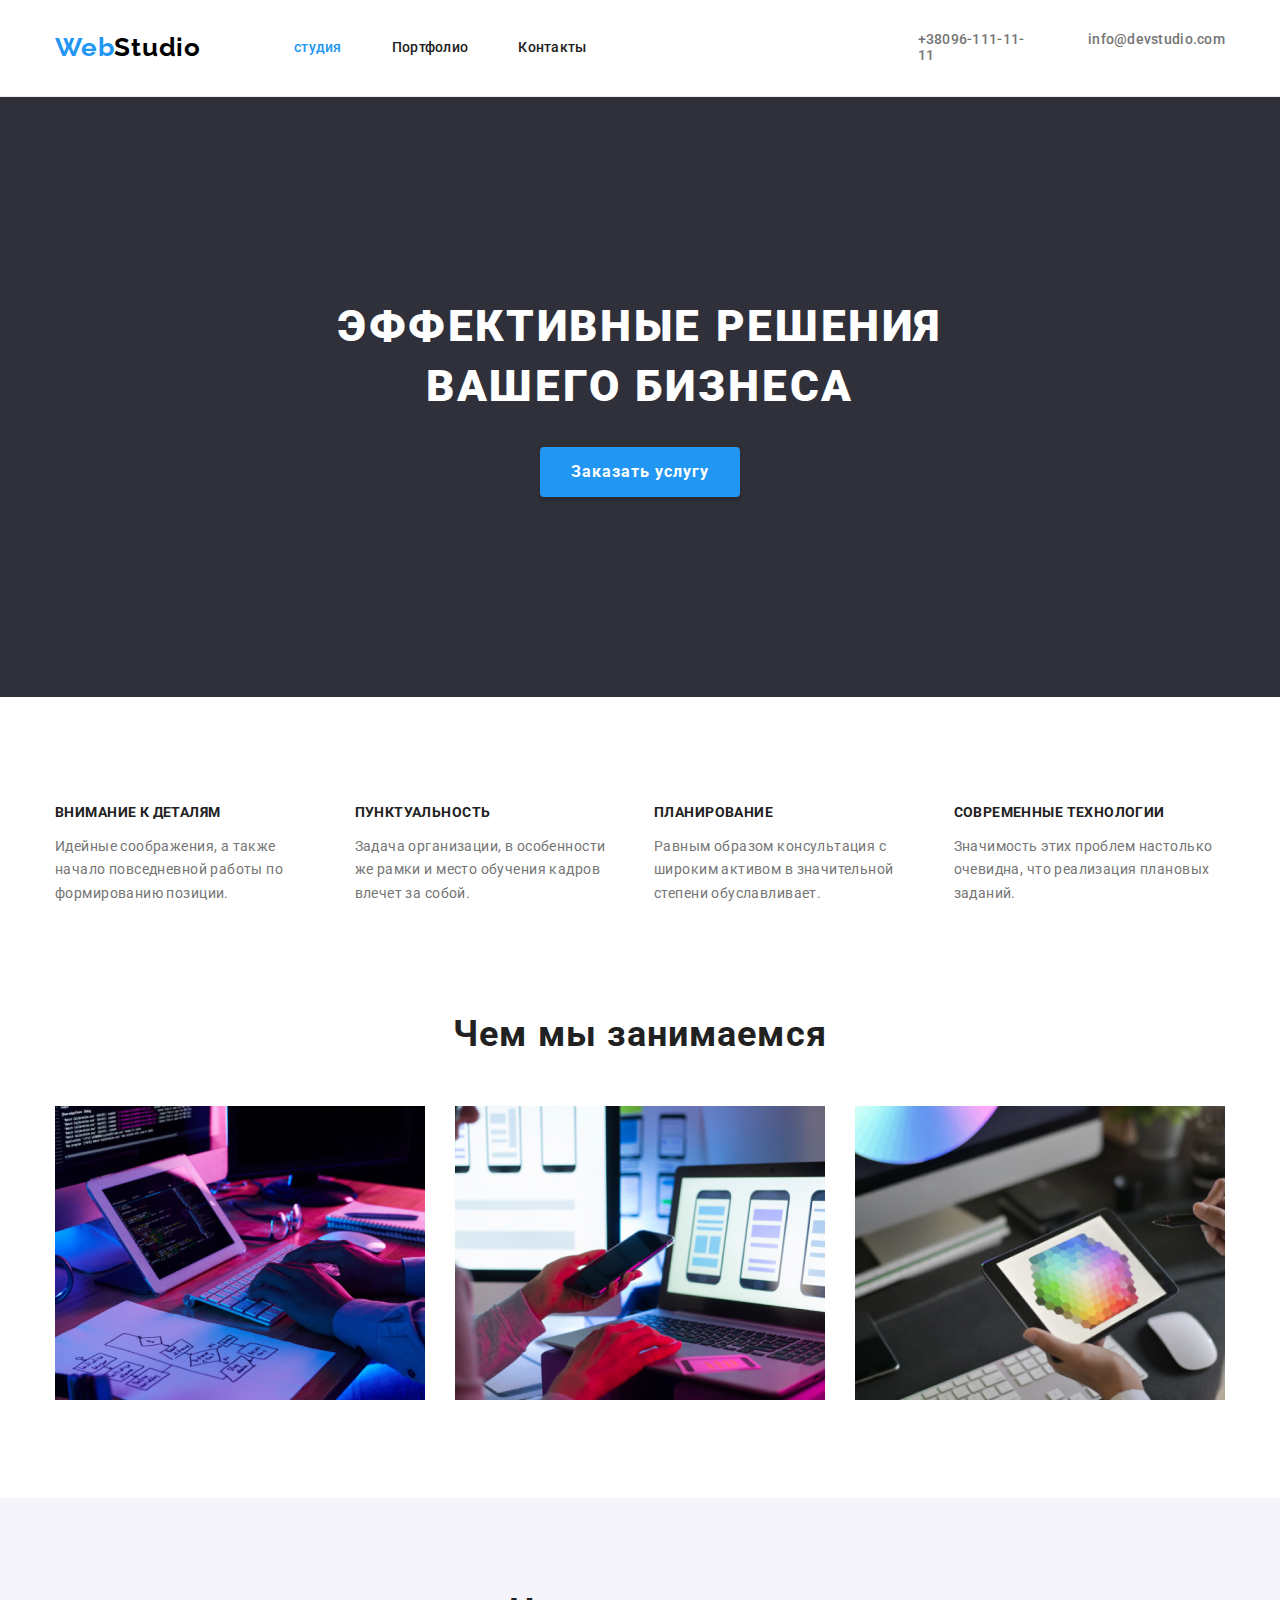
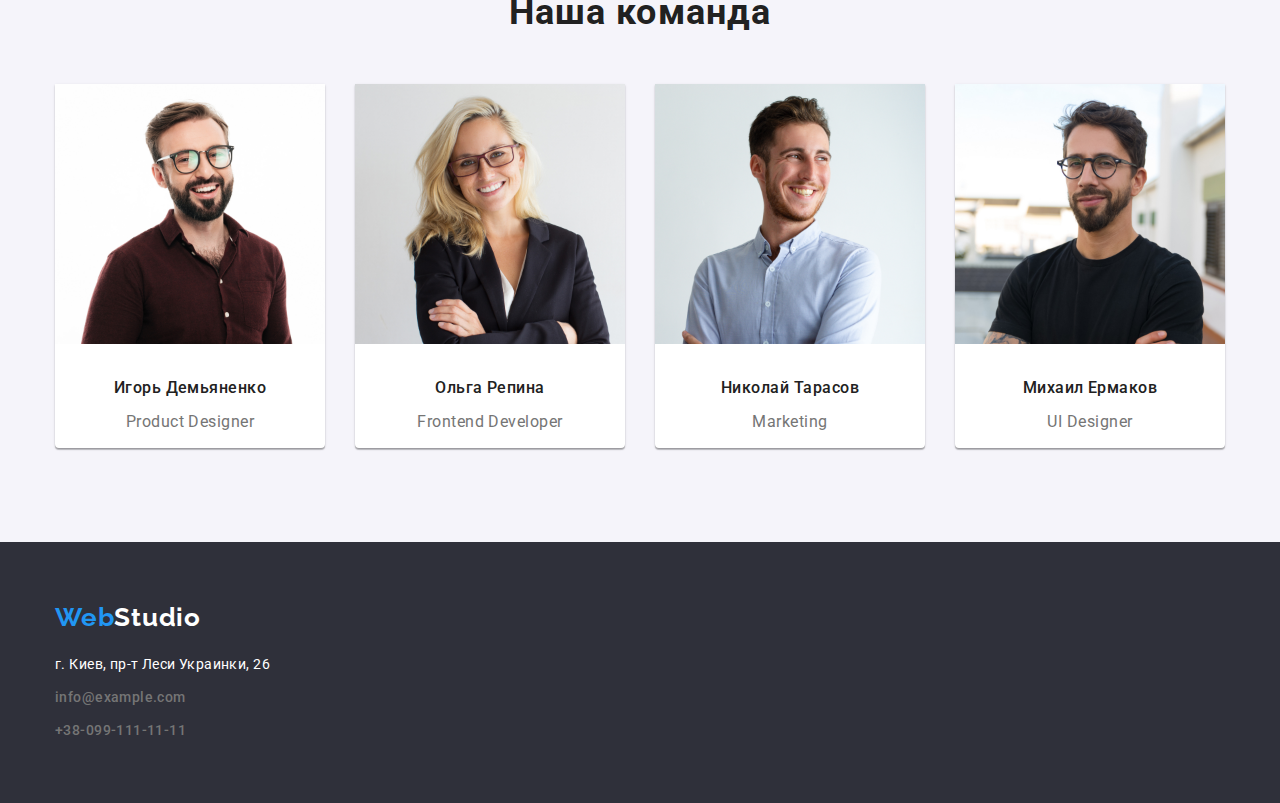
==== index.html @ 48cee255 "ДЗ 4" ====
<!DOCTYPE html>
<html lang="ru">
  <head>
    <meta charset="UTF-8" />
    <meta name="viewport" content="width=, initial-scale=1.0" />
    <title>Студия</title>
    <link
      rel="stylesheet"
      href="https://cdnjs.cloudflare.com/ajax/libs/modern-normalize/1.0.0/modern-normalize.min.css"
    />
    <link rel="preconnect" href="https://fonts.gstatic.com" />
    <link
      href="https://fonts.googleapis.com/css2?family=Raleway:wght@700&family=Roboto:wght@400;500;700;900&display=swap"
      rel="stylesheet"
    />

    <link rel="stylesheet" href="./Style/style.css" />
  </head>
  <body>
    <!--Шапка-->

    <header>
      <div class="container nav">
        <a class="logo header" href="#" lang="en"
          ><span class="web">Web</span>Studio</a
        >
        <ul class="nav-link">
          <li class="header-item">
            <a class="header-link current" href="./index.html">студия</a>
          </li>
          <li class="header-item">
            <a class="header-link" href="./portfolio.html">Портфолио</a>
          </li>
          <li class="header-item">
            <a class="header-link" href="#">Контакты</a>
          </li>
        </ul>
        <ul class="nav-link connection">
          <li class="contacts">
            <a class="header-tel" href="tel:+38096-111-11-11"
              >+38096-111-11-11</a
            >
          </li>
          <li class="contacts">
            <a class="header-mail" href="mailto:info@devstudio.com"
              >info@devstudio.com</a
            >
          </li>
        </ul>
      </div>
    </header>
    <main>
      <!--Герой-->

      <section class="hero-section">
        <div class="container hero">
          <h1 class="hero-title">
            эффективные решения <br />
            вашего бизнеса
          </h1>
          <button class="hero-button" type="button">Заказать услугу</button>
        </div>
      </section>

      <!--особенности-->

      <section class="features">
        <div class="container">
          <h2 hidden>--особенности--</h2>
          <ul class="features-container">
            <li class="features-item">
              <h3 class="features-title">ВНИМАНИЕ К ДЕТАЛЯМ</h3>
              <p class="features-text">
                Идейные соображения, а также начало повседневной работы по
                формированию позиции.
              </p>
            </li>
            <li class="features-item">
              <h3 class="features-title">ПУНКТУАЛЬНОСТЬ</h3>
              <p class="features-text">
                Задача организации, в особенности же рамки и место обучения
                кадров влечет за собой.
              </p>
            </li>
            <li class="features-item">
              <h3 class="features-title">ПЛАНИРОВАНИЕ</h3>
              <p class="features-text">
                Равным образом консультация с широким активом в значительной
                степени обуславливает.
              </p>
            </li>
            <li class="features-item">
              <h3 class="features-title">СОВРЕМЕННЫЕ ТЕХНОЛОГИИ</h3>
              <p class="features-text">
                Значимость этих проблем настолько очевидна, что реализация
                плановых заданий.
              </p>
            </li>
          </ul>
        </div>
      </section>

      <!--чем мы занимаемся-->

      <section class="about-company">
        <div class="container company">
          <h2 class="about-title">Чем мы занимаемся</h2>
          <ul class="about-main">
            <li>
              <img src="./photo/box 1.jpg" width="370" alt="пример1" />
            </li>
            <li>
              <img src="./photo/box 2.jpg" width="370" alt="пример2" />
            </li>
            <li>
              <img src="./photo/box 3.jpg" width="370" alt="пример3" />
            </li>
          </ul>
        </div>
      </section>

      <!--наша команда-->

      <section class="our-command">
        <div class="container cmd">
          <h2 class="cmd-title">Наша команда</h2>
          <ul class="wrk-section">
            <li class="wrk-container">
              <img
                class="image"
                src="./photo/работник 1 (1).jpg"
                width="270"
                alt="Игорь Демьяненко"
              />
              <h3 class="wrk-name">Игорь Демьяненко</h3>
              <p class="wrk-place">Product Designer</p>
            </li>
            <li class="wrk-container">
              <img
                class="image"
                src="./photo/работник 1 (4).jpg"
                width="270"
                alt="Ольга Репина"
              />
              <h3 class="wrk-name">Ольга Репина</h3>
              <p class="wrk-place">Frontend Developer</p>
            </li>
            <li class="wrk-container">
              <img
                class="image"
                src="./photo/работник 1 (3).jpg"
                width="270"
                alt="Николай Тарасов"
              />
              <h3 class="wrk-name">Николай Тарасов</h3>
              <p class="wrk-place">Marketing</p>
            </li>
            <li class="wrk-container">
              <img
                class="image"
                src="./photo/работник 1 (2).jpg"
                width="270"
                alt="Михаил Ермаков"
              />
              <h3 class="wrk-name">Михаил Ермаков</h3>
              <p class="wrk-place">UI Designer</p>
            </li>
          </ul>
        </div>
      </section>
    </main>

    <!--подвал-->

    <footer class="footer-section">
      <div class="container footer">
        <ul class="foote-box">
          <li class="footer-logo">
            <a class="logo footer" href="#" lang="en">
              <span class="web">Web</span>Studio
            </a>
          </li>
        </ul>
        <ul class="ftr-address">
          <li class="footer-address">
            <p class="address">г. Киев, пр-т Леси Украинки, 26</p>
          </li>
          <li class="contacts footer">
            <a class="footer-mail" href="mailto:info@example.com"
              >info@example.com</a
            >
          </li>
          <li class="contacts footer">
            <a class="footer-tel" href="tel:+38-099-111-11-11"
              >+38-099-111-11-11</a
            >
          </li>
        </ul>
      </div>
    </footer>
  </body>
</html>
---- Style/style.css ----
html *,
*::before,
*::after {
  box-sizing: border-box;
}

:root {
  --main-title-color: #ffffff;
  --main-text-color: #757575;
  --main-logo-color: #2196f3;
  --second-logo-color: #000000;
  --main-black-color: #212121;
  --bcg-main-color: #2f303a;
}
ul {
  margin: 0px;
  padding-inline-start: 0px;
}
body {
  font-family: Roboto, sans-serif;
  font-style: normal;
  margin-left: auto;
  margin-right: auto;
}
a {
  text-decoration: none;
}
li {
  list-style: none;
}
button {
  cursor: pointer;
}
.container {
  width: 1200px;
  padding-left: 15px;
  padding-right: 15px;
  margin-left: auto;
  margin-right: auto;
}
/* header */
header {
  border-bottom: 1px solid #ececec;
}
.container.nav {
  display: flex;
  align-items: center;
}
.nav-link,
.connection {
  display: flex;
  padding: 0px;
  margin: 0px;
}
.nav-link :not(:last-child) {
  margin-right: 50px;
}
.header-link {
  display: block;
  padding-bottom: 32px;
  padding-top: 32px;
  font-weight: 500;
  font-size: 14px;
  line-height: 1.14;
  letter-spacing: 0.02em;
  color: var(--main-black-color);
}
.header-link:hover,
.header-link:active {
  color: var(--main-logo-color);
}
.header-link.current {
  color: var(--main-logo-color);
}
.contacts {
  font-weight: 500;
  font-size: 14px;
}
.contacts .header-tel {
  display: block;
  padding-bottom: 32px;
  padding-top: 32px;
  margin-left: 331px;

  line-height: 1.14;
  letter-spacing: 0.02em;
  color: var(--main-text-color);
}
.contacts .header-mail {
  display: block;
  padding-bottom: 32px;
  padding-top: 32px;
  line-height: 1.14;
  letter-spacing: 0.02em;
  color: var(--main-text-color);
}
.header-mail:hover,
.header-mail:active {
  color: var(--main-logo-color);
}
.header-tel:active,
.header-tel:hover {
  color: var(--main-logo-color);
}

/* portfolio */
.port-section {
  padding-top: 81px;
  padding-bottom: 94px;
}
.title-container {
  padding: 20px 24px 20px 24px;
}
.btn-container {
  display: flex;
  justify-content: center;
  padding-bottom: 50px;
}
.btn-container :not(:last-child) {
  margin-right: 8px;
}
.port-button > button {
  font-weight: 500;
  font-size: 16px;
  line-height: 1.62;
  text-align: center;
  letter-spacing: 0.03em;
  border-radius: 4px;
  background: #f5f4fa;
  outline: none;
  border: 0;
  padding: 6px 22px 6px 22px;
}
.port-button :active,
.port-button :hover {
  background: var(--main-logo-color);
  color: var(--main-title-color);
  border-radius: 4px;
  border-color: var(--main-logo-color);
}
.port-box {
  padding: 0px;
  display: flex;
  flex-wrap: wrap;
}
.port-container {
  border: 1px solid #eeeeee;
  flex-basis: calc((100% / 3 - 30px) / 3);
}
.port-container:nth-child(-n + 6) {
  margin-bottom: 30px;
}
.port-container {
  margin-right: 30px;
}
.port-container:nth-child(3n) {
  margin-right: 0px;
}
.port-container .port-title {
  margin: 0px;
  font-weight: 700;
  font-size: 18px;
  line-height: 2;
  letter-spacing: 0.06em;
  color: var(--main-black-color);
}
.port-container .port-text {
  margin: 0px;
  font-weight: 400;
  font-size: 16px;
  line-height: 1.87;
  letter-spacing: 0.03em;
  color: var(--main-text-color);
}

/* logo */

.logo {
  font-family: raleway;
  font-weight: 700;
  font-size: 26px;
  line-height: 1.19;
  letter-spacing: 0.03em;
  color: var(--second-logo-color);

  margin-right: 93px;
}
.header-section .logo {
  color: var(--second-logo-color);
}
.footer-section .logo {
  color: var(--main-title-color);
}
.logo .web {
  color: var(--main-logo-color);
}

/* hero */

.hero-section {
  background-color: var(--bcg-main-color);
  padding-top: 200px;
  padding-bottom: 200px;
}
.hero.container {
  display: flex;
  align-items: center;
  flex-direction: column;
}
.hero-title {
  font-weight: 900;
  font-size: 44px;
  line-height: 1.36;
  text-align: center;
  letter-spacing: 0.06em;
  text-transform: uppercase;
  color: var(--main-title-color);
  margin: 0px;
  padding-bottom: 30px;
}
.hero-button {
  font-weight: 700;
  font-size: 16px;
  line-height: 1.87;
  text-align: center;
  justify-content: center;
  letter-spacing: 0.06em;
  color: var(--main-title-color);
  background: var(--main-logo-color);
  box-shadow: 0px 4px 4px rgba(0, 0, 0, 0.15);
  border-radius: 4px;
  border: 0;
  outline: none;

  width: 200px;
  height: 50px;
}
/* feature */
.features {
  padding-top: 94px;
}
.features-container {
  display: flex;
  flex-wrap: wrap;
  padding: 0px;
}
.features-item {
  flex-basis: calc(100% / 4 - 23px);
}
.features-container :not(:last-child) {
  margin-right: 30px;
}
.features-title {
  font-size: 14px;
  letter-spacing: 0.03em;
  font-weight: 700;
  line-height: 1.14;
  text-transform: uppercase;
  color: var(--main-black-color);
}
.features-text {
  font-size: 14px;
  letter-spacing: 0.03em;
  font-weight: 400;
  line-height: 1.71;
  color: var(--main-text-color);
}

/* about company */
.about-company {
  padding-top: 94px;
  padding-bottom: 94px;
}
.about-main :not(:last-child) {
  margin-right: 30px;
}
.about-main {
  display: flex;
  align-items: center;
  padding: 0px;
}
.about-title {
  font-weight: 700;
  font-size: 36px;
  line-height: 1.16;
  text-align: center;
  letter-spacing: 0.03em;
  color: var(--main-black-color);
  margin: 0px;
  padding-bottom: 50px;
}

/* our command */
.our-command {
  background-color: #f5f4fa;
  padding-top: 94px;
  padding-bottom: 94px;
}

.wrk-section {
  display: flex;
  justify-content: center;
}
.cmd-title {
  padding-bottom: 50px;
  margin: 0px;

  font-weight: 700;
  font-size: 36px;
  line-height: 1.16;
  text-align: center;
  letter-spacing: 0.03em;
  color: var(--main-black-color);
}
.wrk-container {
  background: #ffffff;
  box-shadow: 0px 1px 3px rgba(0, 0, 0, 0.12), 0px 1px 1px rgba(0, 0, 0, 0.14),
    0px 2px 1px rgba(0, 0, 0, 0.2);
  border-radius: 0px 0px 4px 4px;
}
.wrk-name {
  margin: 30px auto 10px auto;

  text-align: center;
  font-weight: 500;
  font-size: 16px;
  line-height: 1.18;
  letter-spacing: 0.03em;
  color: var(--main-black-color);
}
.wrk-place {
  text-align: center;
  font-weight: 400;
  font-size: 16px;
  line-height: 1.18;
  text-align: center;
  letter-spacing: 0.03em;
  color: var(--main-text-color);
}
.wrk-container {
  margin-right: 30px;
}
.wrk-container:last-child {
  margin-right: 0px;
}
/* footer */
.logo.footer {
  margin: 0px;
}
.container.footer {
  display: flex;
  flex-direction: column;
}

.footer-section {
  background-color: var(--bcg-main-color);
  padding-bottom: 60px;
  padding-top: 60px;
}
.contacts .footer-tel {
  line-height: 1.71;
  letter-spacing: 0.03em;
  color: var(--main-text-color);
}
.contacts .footer-mail {
  line-height: 1.71;
  letter-spacing: 0.03em;
  color: var(--main-text-color);
}
.address {
  font-style: inherit;
  font-weight: 400;
  font-size: 14px;
  line-height: 1.71;
  letter-spacing: 0.03em;
  color: var(--main-title-color);
  margin: 0px;
}
.contacts.footer {
  padding-top: 9px;
}
.ftr-address {
  padding-top: 20px;
}
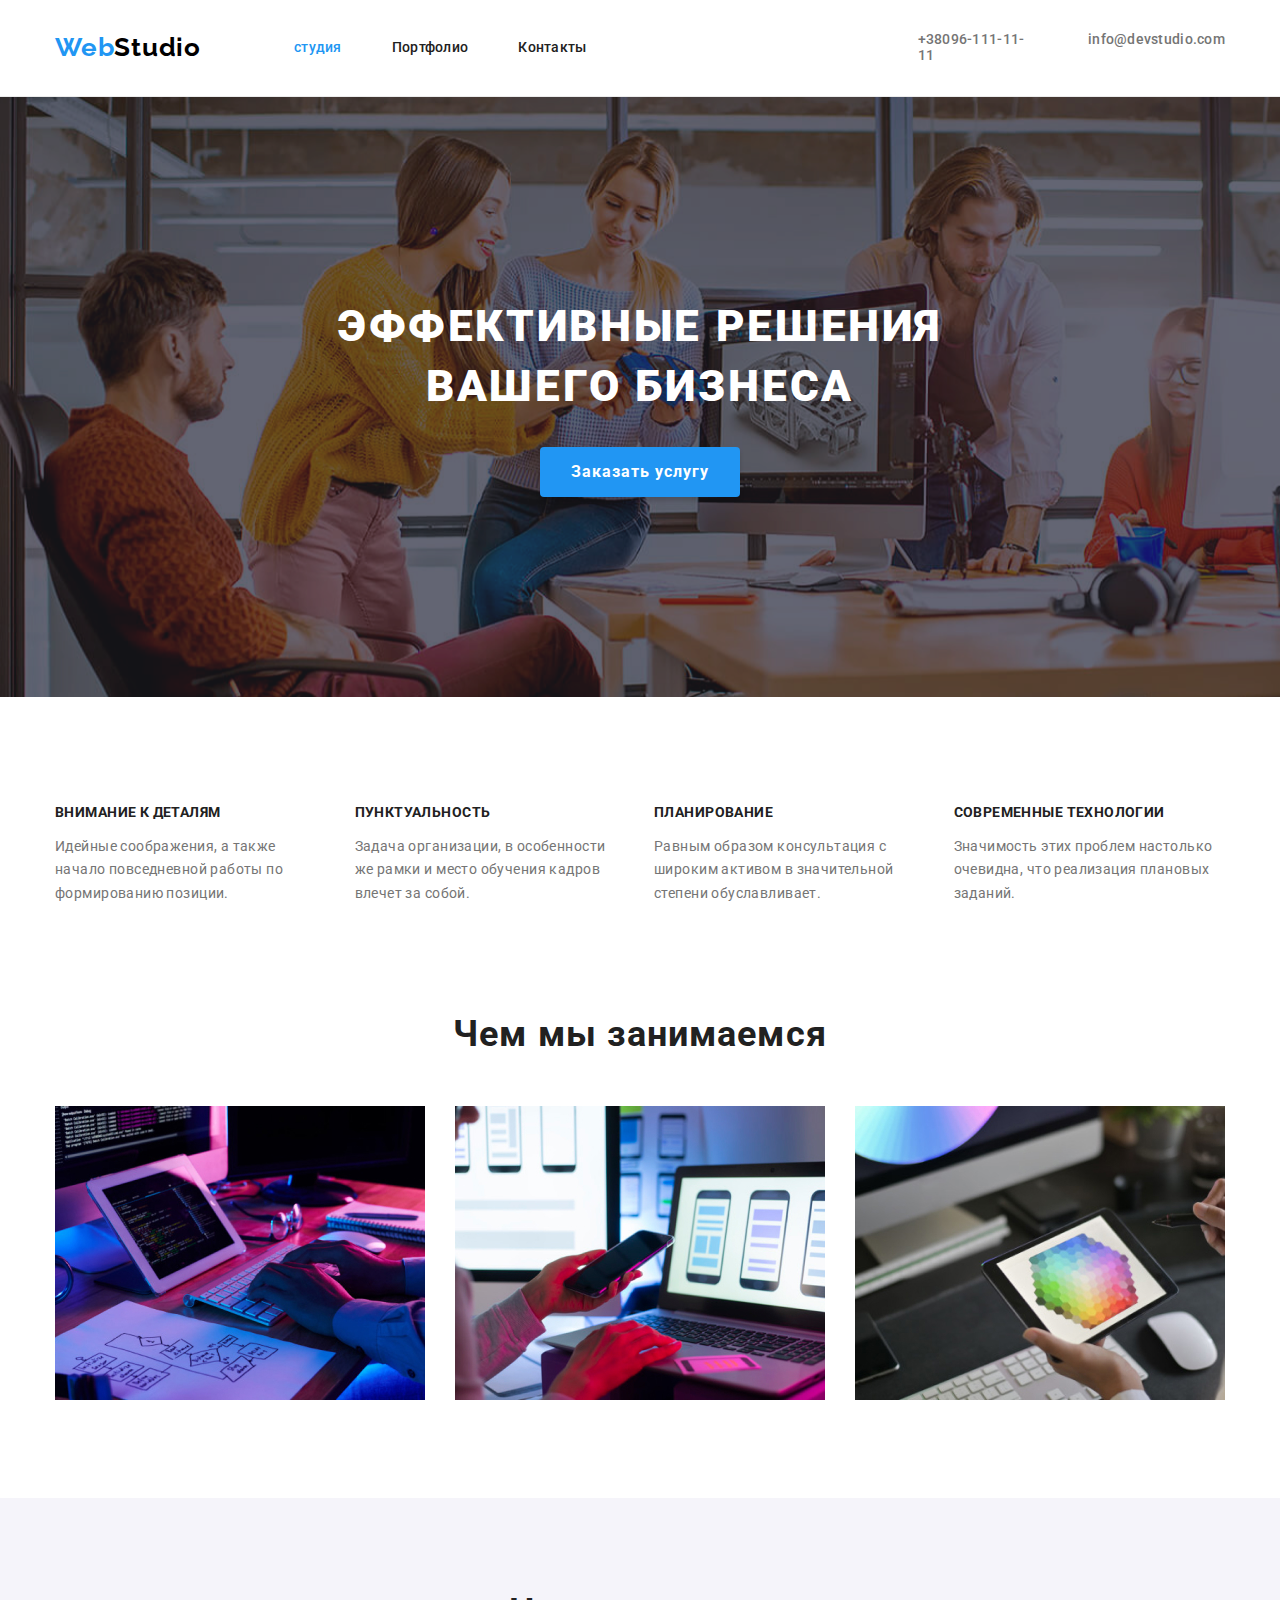
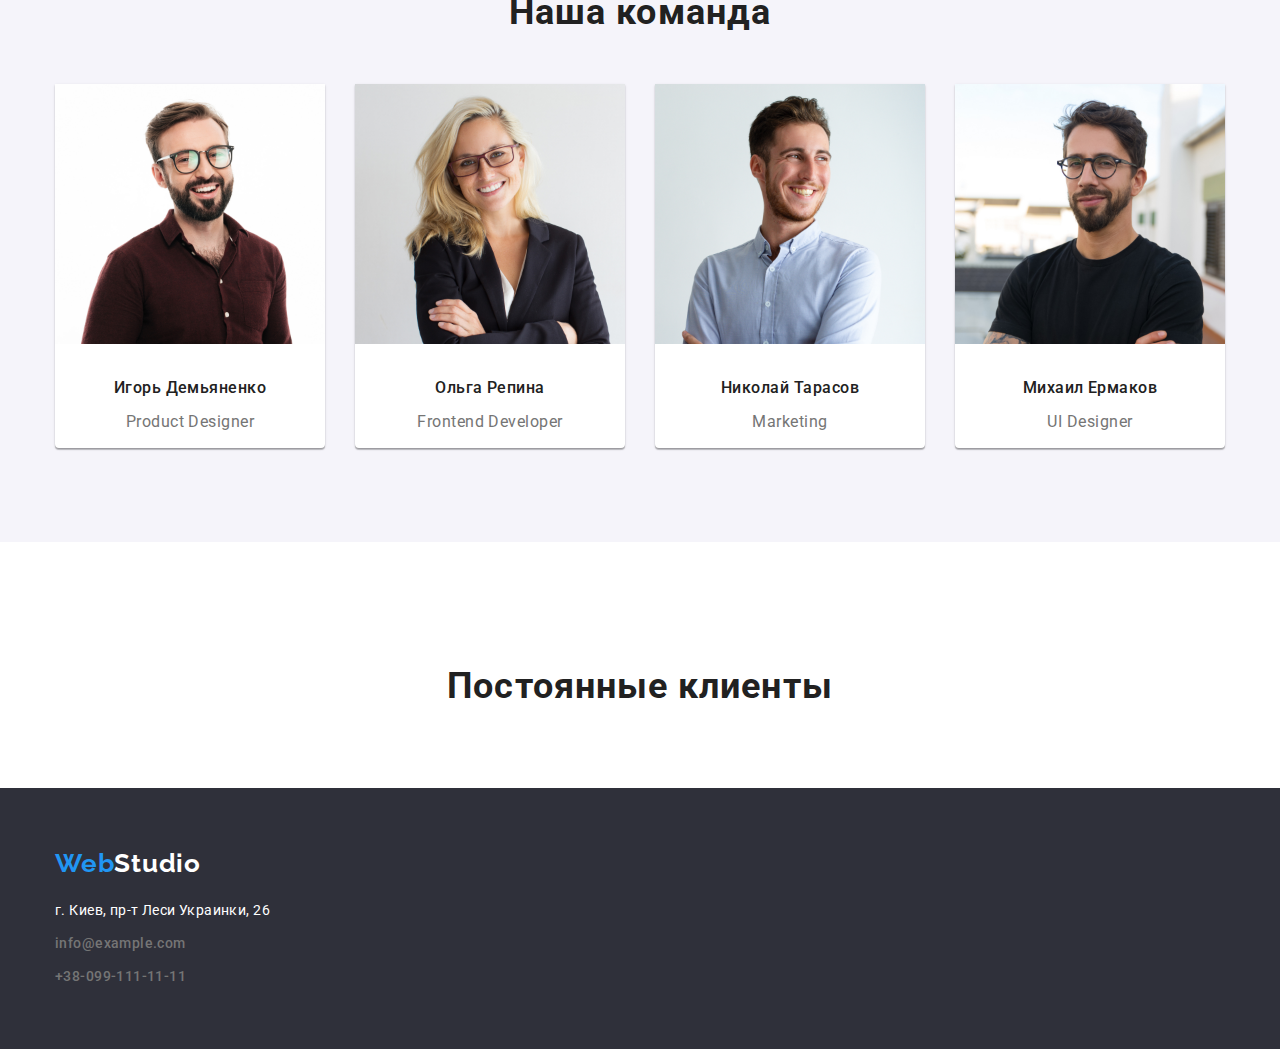
==== commit 36fb7b29: "добавление background" ====
--- a/index.html
+++ b/index.html
@@ -168,6 +168,12 @@
           </ul>
         </div>
       </section>
+      <!-- постоянные клиенты -->
+      <section class="clients-section">
+        <div class="container">
+          <h2 class="clients-title">Постоянные клиенты</h2>
+        </div>
+      </section>
     </main>
 
     <!--подвал-->
--- a/Style/style.css
+++ b/Style/style.css
@@ -144,7 +144,10 @@
   flex-wrap: wrap;
 }
 .port-container {
+  box-shadow: 0px 1px 1px rgba(0, 0, 0, 0.12), 0px 4px 4px rgba(0, 0, 0, 0.06),
+    1px 4px 6px rgba(0, 0, 0, 0.16);
   border: 1px solid #eeeeee;
+  cursor: pointer;
   flex-basis: calc((100% / 3 - 30px) / 3);
 }
 .port-container:nth-child(-n + 6) {
@@ -198,10 +201,16 @@
 /* hero */
 
 .hero-section {
-  background-color: var(--bcg-main-color);
   padding-top: 200px;
   padding-bottom: 200px;
-}
+
+  margin: 0 auto;
+  max-width: 1600px;
+  background-image: url(..//photo/Img\ Overlay.png),
+    url(..//photo/background.png);
+  background-color: #c4c4c4;
+}
+
 .hero.container {
   display: flex;
   align-items: center;
@@ -343,6 +352,20 @@
 .wrk-container:last-child {
   margin-right: 0px;
 }
+/* clients */
+.clients-section {
+  padding-top: 94px;
+}
+.clients-title {
+  font-weight: 700;
+  font-size: 36px;
+  line-height: 1.16;
+  text-align: center;
+  letter-spacing: 0.03em;
+  color: var(--main-black-color);
+
+  padding-bottom: 50px;
+}
 /* footer */
 .logo.footer {
   margin: 0px;
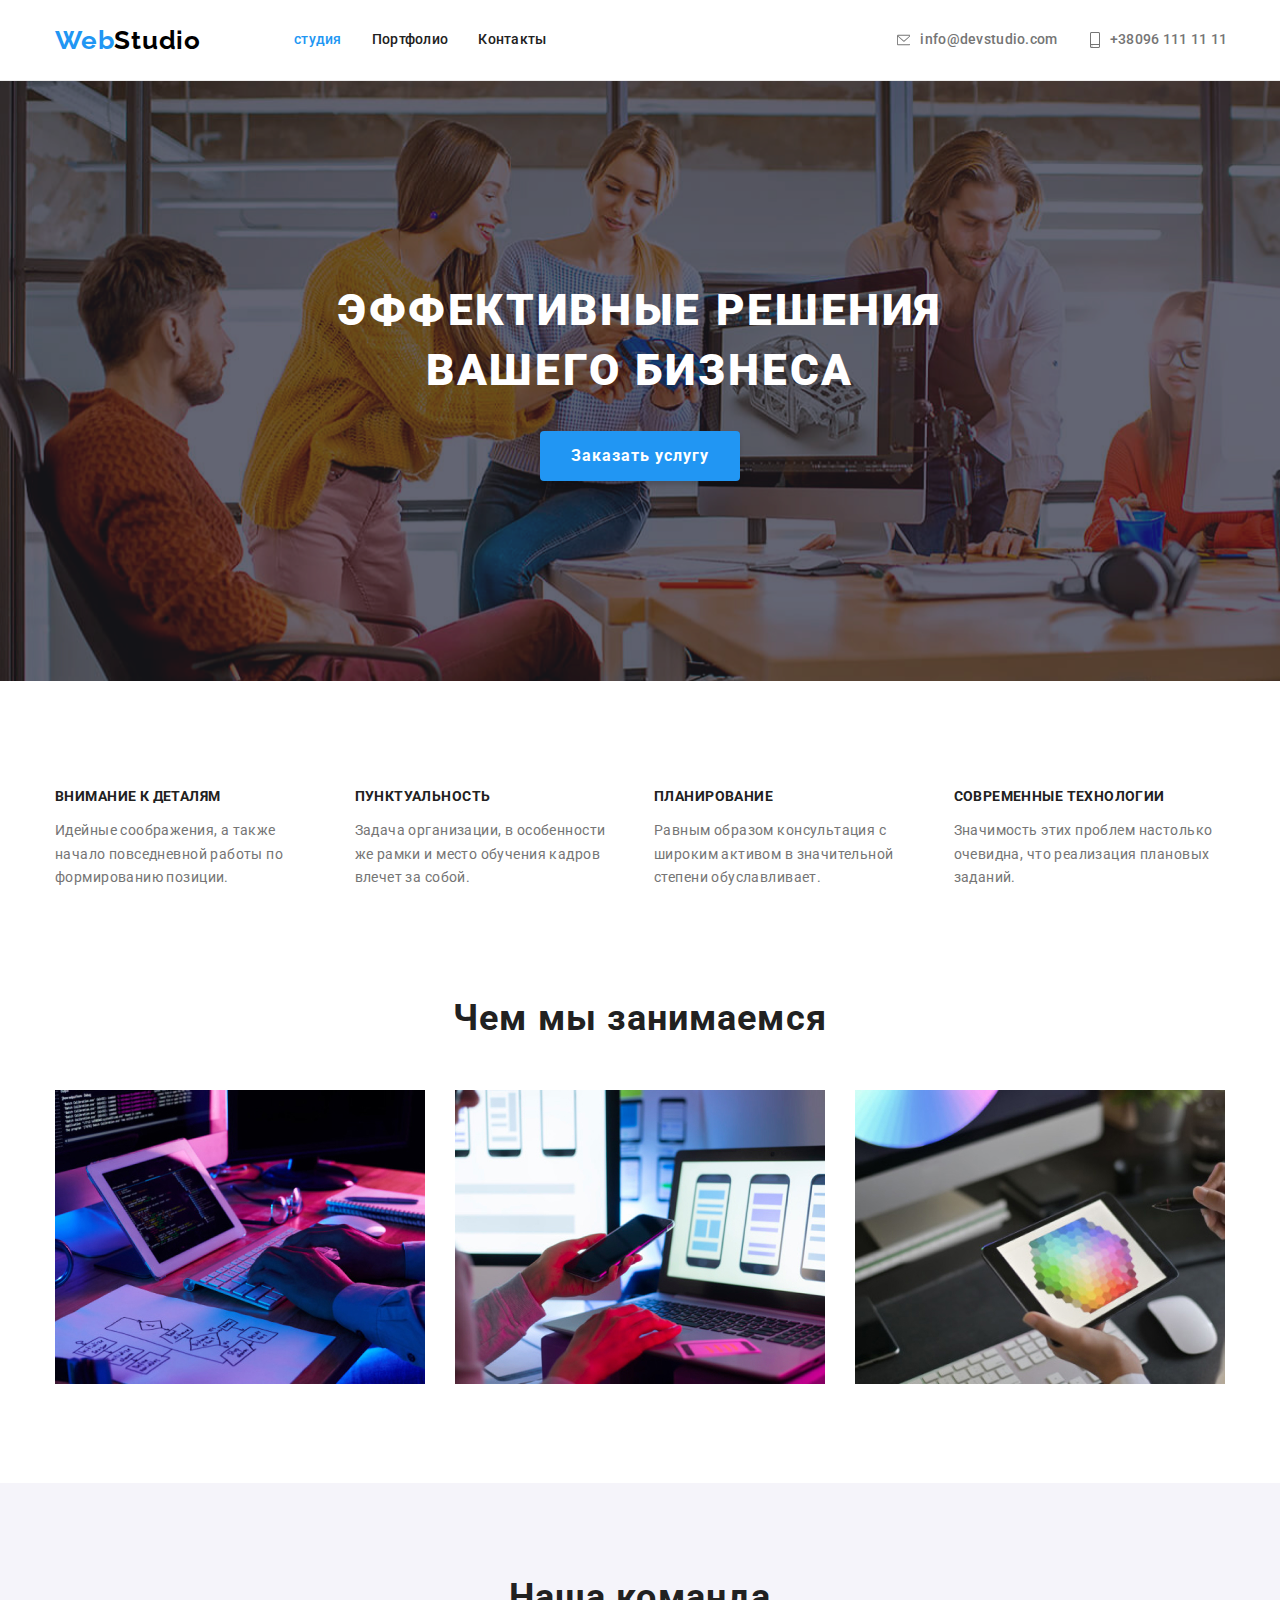
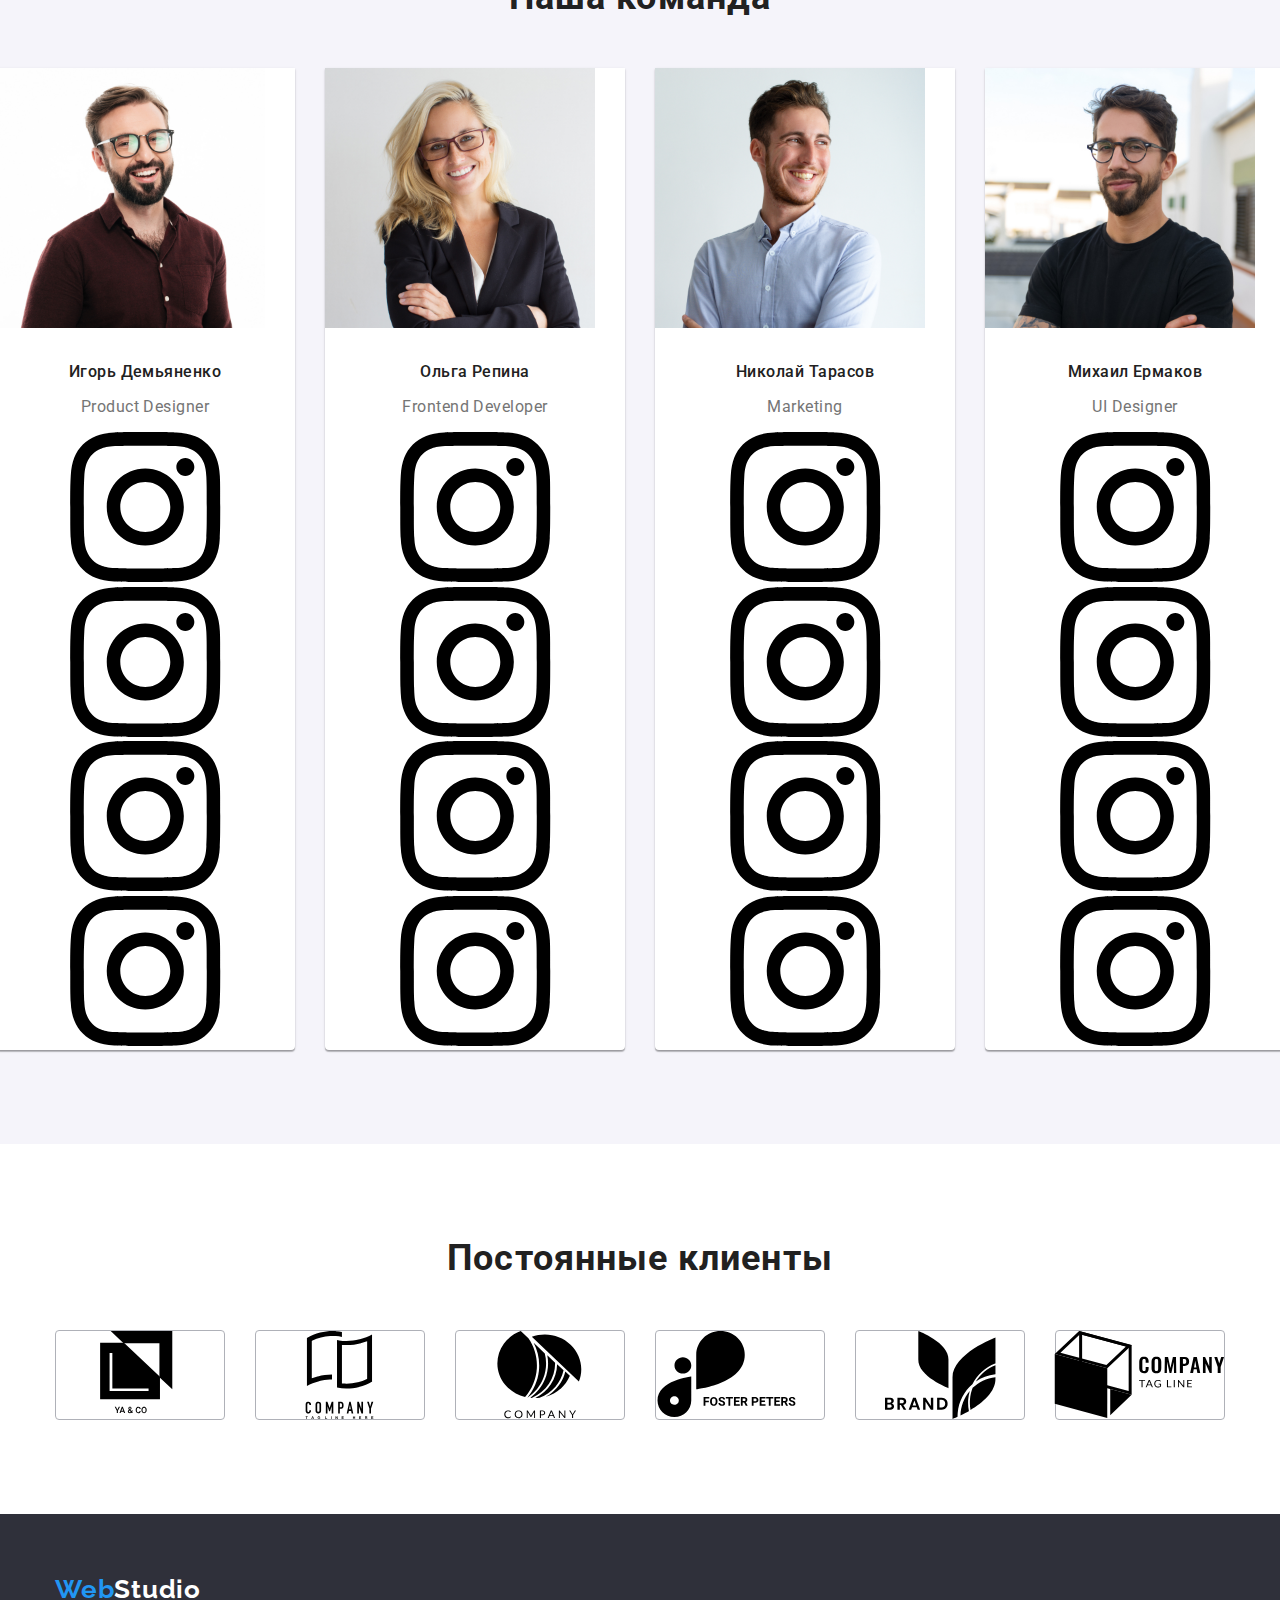
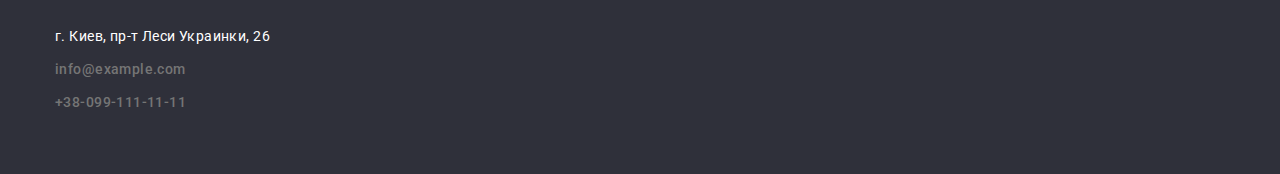
==== commit 51a27fde: "добавление секций" ====
--- a/index.html
+++ b/index.html
@@ -37,14 +37,20 @@
         </ul>
         <ul class="nav-link connection">
           <li class="contacts">
-            <a class="header-tel" href="tel:+38096-111-11-11"
-              >+38096-111-11-11</a
-            >
+            <a class="header-mail" href="mailto:info@devstudio.com">
+              <svg class="mail-icon">
+                <use href="./svg/symbol-defs.svg#icon-mail"></use>
+              </svg>
+              info@devstudio.com
+            </a>
           </li>
           <li class="contacts">
-            <a class="header-mail" href="mailto:info@devstudio.com"
-              >info@devstudio.com</a
-            >
+            <a class="header-tel" href="tel:+380961111111">
+              <svg class="tel-icon">
+                <use href="./svg/symbol-defs.svg#icon-smartphone"></use>
+              </svg>
+              +38096 111 11 11
+            </a>
           </li>
         </ul>
       </div>
@@ -134,6 +140,36 @@
               />
               <h3 class="wrk-name">Игорь Демьяненко</h3>
               <p class="wrk-place">Product Designer</p>
+              <ul>
+                <li>
+                  <a href="">
+                    <svg class="insta-icon">
+                      <use href="./svg/symbol-defs.svg#icon-instagram"></use>
+                    </svg>
+                  </a>
+                </li>
+                <li>
+                  <a href="">
+                    <svg class="insta-icon">
+                      <use href="./svg/symbol-defs.svg#icon-instagram"></use>
+                    </svg>
+                  </a>
+                </li>
+                <li>
+                  <a href="">
+                    <svg class="insta-icon">
+                      <use href="./svg/symbol-defs.svg#icon-instagram"></use>
+                    </svg>
+                  </a>
+                </li>
+                <li>
+                  <a href="">
+                    <svg class="insta-icon">
+                      <use href="./svg/symbol-defs.svg#icon-instagram"></use>
+                    </svg>
+                  </a>
+                </li>
+              </ul>
             </li>
             <li class="wrk-container">
               <img
@@ -144,6 +180,36 @@
               />
               <h3 class="wrk-name">Ольга Репина</h3>
               <p class="wrk-place">Frontend Developer</p>
+              <ul>
+                <li>
+                  <a href="">
+                    <svg class="insta-icon">
+                      <use href="./svg/symbol-defs.svg#icon-instagram"></use>
+                    </svg>
+                  </a>
+                </li>
+                <li>
+                  <a href="">
+                    <svg class="insta-icon">
+                      <use href="./svg/symbol-defs.svg#icon-instagram"></use>
+                    </svg>
+                  </a>
+                </li>
+                <li>
+                  <a href="">
+                    <svg class="insta-icon">
+                      <use href="./svg/symbol-defs.svg#icon-instagram"></use>
+                    </svg>
+                  </a>
+                </li>
+                <li>
+                  <a href="">
+                    <svg class="insta-icon">
+                      <use href="./svg/symbol-defs.svg#icon-instagram"></use>
+                    </svg>
+                  </a>
+                </li>
+              </ul>
             </li>
             <li class="wrk-container">
               <img
@@ -154,6 +220,36 @@
               />
               <h3 class="wrk-name">Николай Тарасов</h3>
               <p class="wrk-place">Marketing</p>
+              <ul>
+                <li>
+                  <a href="">
+                    <svg class="insta-icon">
+                      <use href="./svg/symbol-defs.svg#icon-instagram"></use>
+                    </svg>
+                  </a>
+                </li>
+                <li>
+                  <a href="">
+                    <svg class="insta-icon">
+                      <use href="./svg/symbol-defs.svg#icon-instagram"></use>
+                    </svg>
+                  </a>
+                </li>
+                <li>
+                  <a href="">
+                    <svg class="insta-icon">
+                      <use href="./svg/symbol-defs.svg#icon-instagram"></use>
+                    </svg>
+                  </a>
+                </li>
+                <li>
+                  <a href="">
+                    <svg class="insta-icon">
+                      <use href="./svg/symbol-defs.svg#icon-instagram"></use>
+                    </svg>
+                  </a>
+                </li>
+              </ul>
             </li>
             <li class="wrk-container">
               <img
@@ -164,6 +260,36 @@
               />
               <h3 class="wrk-name">Михаил Ермаков</h3>
               <p class="wrk-place">UI Designer</p>
+              <ul>
+                <li>
+                  <a href="">
+                    <svg class="insta-icon">
+                      <use href="./svg/symbol-defs.svg#icon-instagram"></use>
+                    </svg>
+                  </a>
+                </li>
+                <li>
+                  <a href="">
+                    <svg class="insta-icon">
+                      <use href="./svg/symbol-defs.svg#icon-instagram"></use>
+                    </svg>
+                  </a>
+                </li>
+                <li>
+                  <a href="">
+                    <svg class="insta-icon">
+                      <use href="./svg/symbol-defs.svg#icon-instagram"></use>
+                    </svg>
+                  </a>
+                </li>
+                <li>
+                  <a href="">
+                    <svg class="insta-icon">
+                      <use href="./svg/symbol-defs.svg#icon-instagram"></use>
+                    </svg>
+                  </a>
+                </li>
+              </ul>
             </li>
           </ul>
         </div>
@@ -173,6 +299,50 @@
         <div class="container">
           <h2 class="clients-title">Постоянные клиенты</h2>
         </div>
+        <ul class="clients-box">
+          <li class="client-list">
+            <a class="client-link" href="#">
+              <svg class="client-icon">
+                <use href="./svg/symbol-defs.svg#icon-yaco"></use>
+              </svg>
+            </a>
+          </li>
+          <li class="client-list">
+            <a class="client-link" href="#">
+              <svg class="client-icon">
+                <use href="./svg/symbol-defs.svg#icon-company"></use>
+              </svg>
+            </a>
+          </li>
+          <li class="client-list">
+            <a class="client-link" href="#">
+              <svg class="client-icon">
+                <use href="./svg/symbol-defs.svg#icon-tag-line"></use>
+              </svg>
+            </a>
+          </li>
+          <li class="client-list">
+            <a class="client-link" href="#">
+              <svg class="client-icon">
+                <use href="./svg/symbol-defs.svg#icon-logo-4"></use>
+              </svg>
+            </a>
+          </li>
+          <li class="client-list">
+            <a class="client-link" href="#">
+              <svg class="client-icon">
+                <use href="./svg/symbol-defs.svg#icon-logo-5"></use>
+              </svg>
+            </a>
+          </li>
+          <li class="client-list">
+            <a class="client-link" href="#">
+              <svg class="client-icon">
+                <use href="./svg/symbol-defs.svg#icon-logo-6"></use>
+              </svg>
+            </a>
+          </li>
+        </ul>
       </section>
     </main>
 
--- a/Style/style.css
+++ b/Style/style.css
@@ -53,7 +53,7 @@
   margin: 0px;
 }
 .nav-link :not(:last-child) {
-  margin-right: 50px;
+  margin-right: 30px;
 }
 .header-link {
   display: block;
@@ -77,30 +77,57 @@
   font-size: 14px;
 }
 .contacts .header-tel {
-  display: block;
+  display: flex;
   padding-bottom: 32px;
   padding-top: 32px;
-  margin-left: 331px;
 
   line-height: 1.14;
   letter-spacing: 0.02em;
   color: var(--main-text-color);
 }
 .contacts .header-mail {
-  display: block;
+  display: flex;
   padding-bottom: 32px;
   padding-top: 32px;
+  margin-left: 350px;
+
   line-height: 1.14;
   letter-spacing: 0.02em;
   color: var(--main-text-color);
 }
 .header-mail:hover,
-.header-mail:active {
+.header-mail:focus {
   color: var(--main-logo-color);
 }
-.header-tel:active,
-.header-tel:hover {
+.header-mail {
+  width: 161px;
+  height: 16px;
+  align-items: center;
+  justify-content: center;
+  color: var(--main-text-color);
+}
+.mail-icon {
+  width: 16px;
+  height: 12px;
+  margin-right: 10px;
+  fill: currentColor;
+}
+.header-tel:hover,
+.header-tel:focus {
   color: var(--main-logo-color);
+}
+.header-tel {
+  width: 142px;
+  height: 16px;
+  align-items: center;
+  justify-content: center;
+  color: var(--main-text-color);
+}
+.tel-icon {
+  width: 10px;
+  height: 16px;
+  margin-right: 10px;
+  fill: currentColor;
 }
 
 /* portfolio */
@@ -144,8 +171,6 @@
   flex-wrap: wrap;
 }
 .port-container {
-  box-shadow: 0px 1px 1px rgba(0, 0, 0, 0.12), 0px 4px 4px rgba(0, 0, 0, 0.06),
-    1px 4px 6px rgba(0, 0, 0, 0.16);
   border: 1px solid #eeeeee;
   cursor: pointer;
   flex-basis: calc((100% / 3 - 30px) / 3);
@@ -158,6 +183,11 @@
 }
 .port-container:nth-child(3n) {
   margin-right: 0px;
+}
+.port-box > :hover,
+.port-box > :focus {
+  box-shadow: 0px 1px 1px rgba(0, 0, 0, 0.12), 0px 4px 4px rgba(0, 0, 0, 0.06),
+    1px 4px 6px rgba(0, 0, 0, 0.16);
 }
 .port-container .port-title {
   margin: 0px;
@@ -352,9 +382,12 @@
 .wrk-container:last-child {
   margin-right: 0px;
 }
+.worker-link {
+}
 /* clients */
 .clients-section {
   padding-top: 94px;
+  padding-bottom: 94px;
 }
 .clients-title {
   font-weight: 700;
@@ -365,6 +398,25 @@
   color: var(--main-black-color);
 
   padding-bottom: 50px;
+  margin: 0px;
+}
+.clients-box {
+  display: flex;
+  justify-content: center;
+}
+.client-list {
+  width: 170px;
+  height: 90px;
+  border: 1px solid #afb1b8;
+  border-radius: 4px;
+  display: flex;
+  justify-content: center;
+}
+.client-list:nth-child(-n + 5) {
+  margin-right: 30px;
+}
+.client-link {
+  display: flex;
 }
 /* footer */
 .logo.footer {
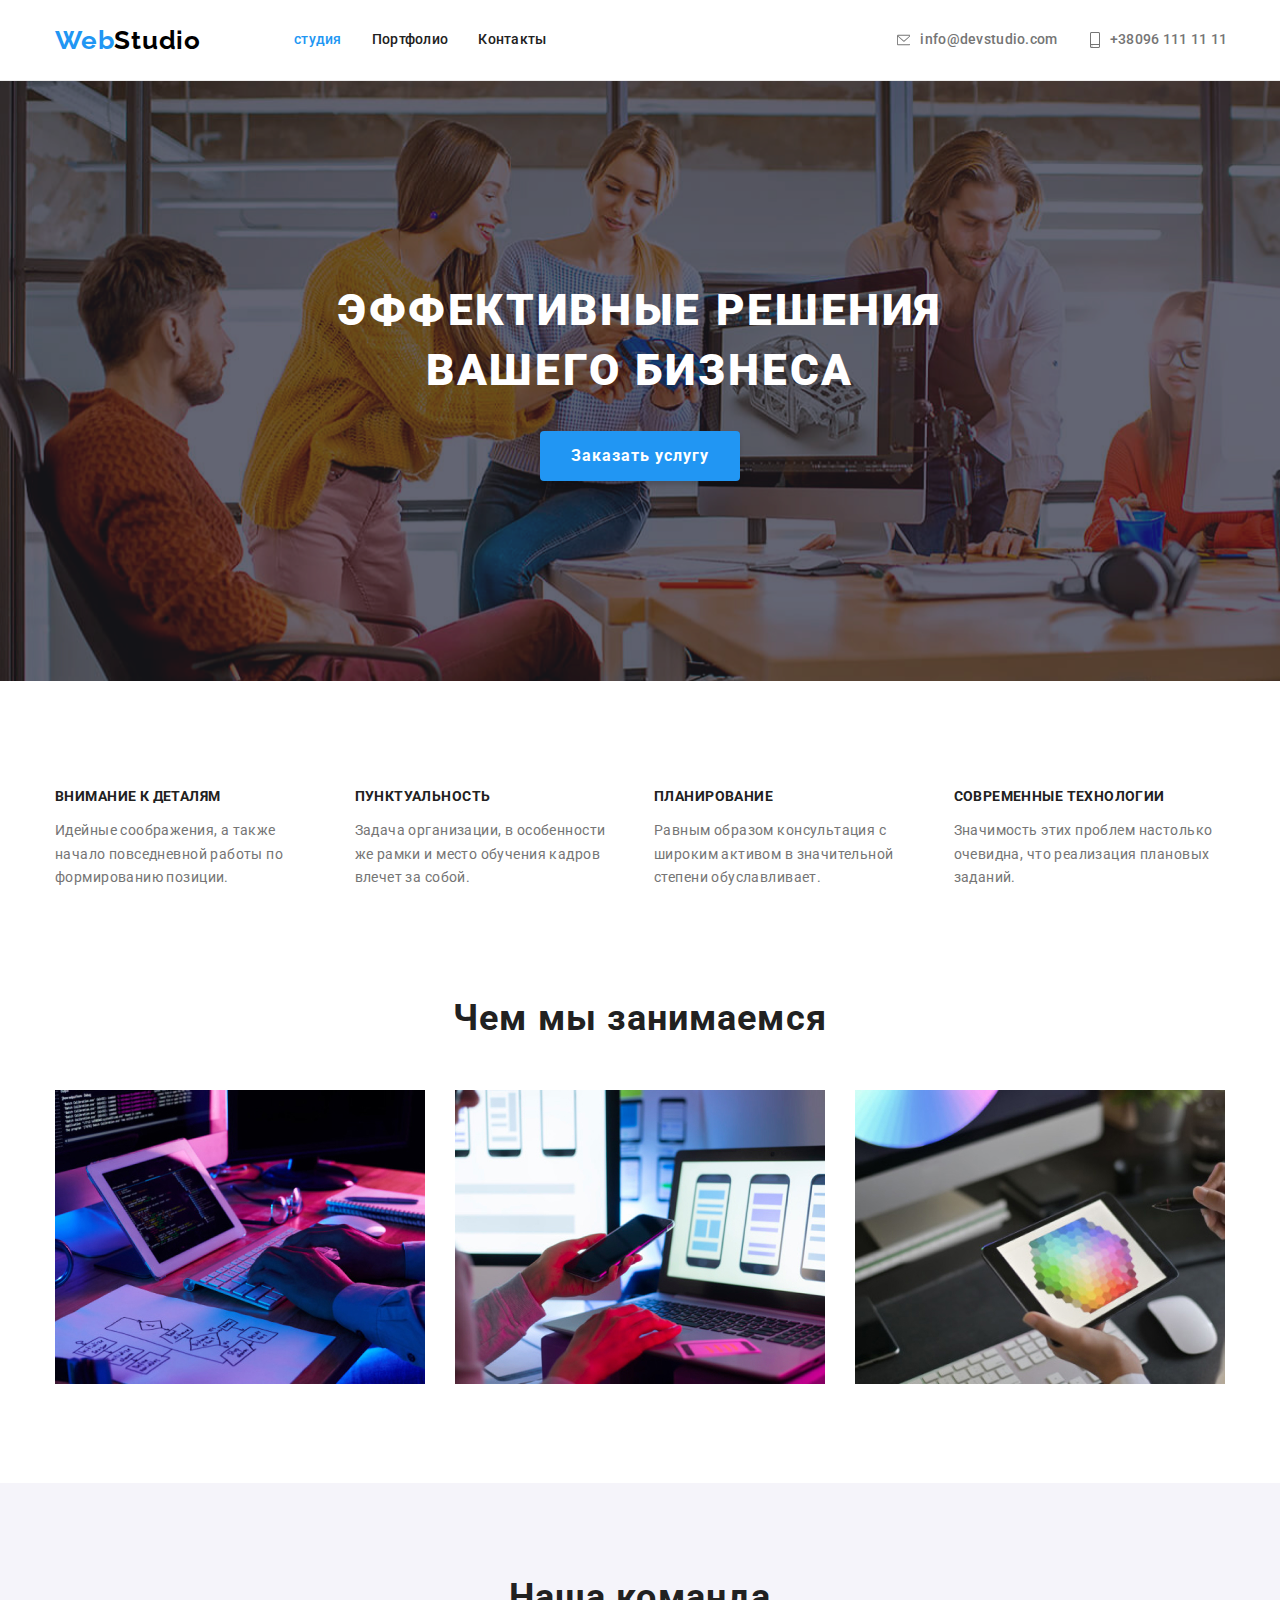
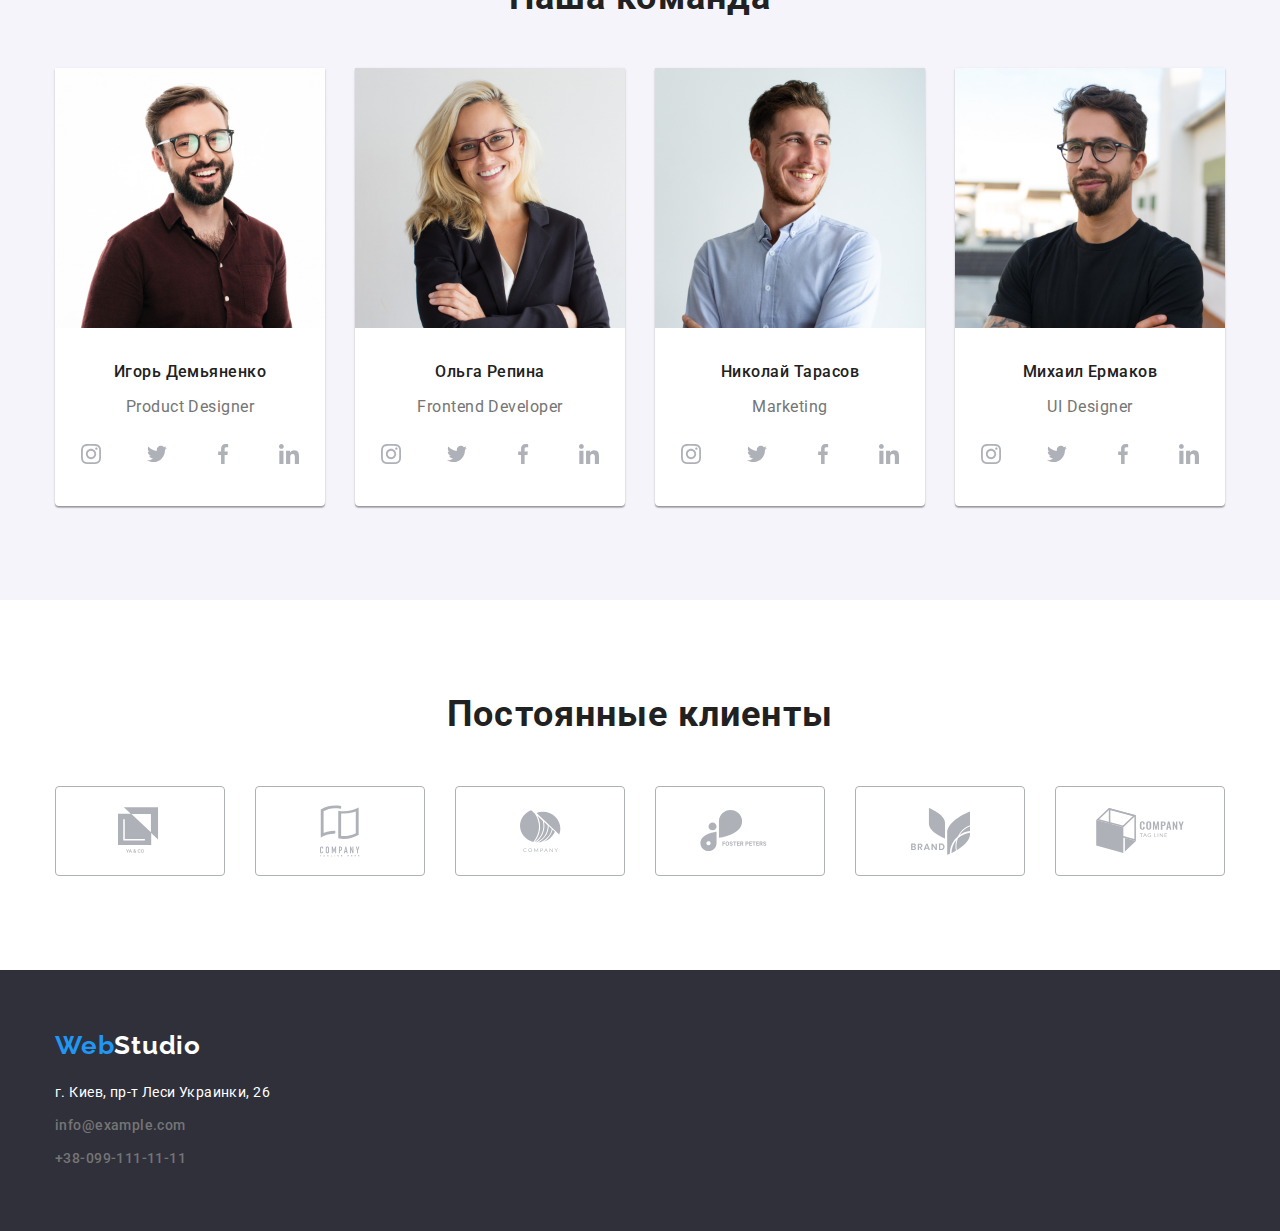
==== commit 581367b5: "правки" ====
--- a/index.html
+++ b/index.html
@@ -140,32 +140,32 @@
               />
               <h3 class="wrk-name">Игорь Демьяненко</h3>
               <p class="wrk-place">Product Designer</p>
-              <ul>
-                <li>
-                  <a href="">
-                    <svg class="insta-icon">
+              <ul class="icon-box">
+                <li class="icon-item">
+                  <a class="link-icon" href="#">
+                    <svg class="svg-icon">
                       <use href="./svg/symbol-defs.svg#icon-instagram"></use>
                     </svg>
                   </a>
                 </li>
-                <li>
-                  <a href="">
-                    <svg class="insta-icon">
-                      <use href="./svg/symbol-defs.svg#icon-instagram"></use>
-                    </svg>
-                  </a>
-                </li>
-                <li>
-                  <a href="">
-                    <svg class="insta-icon">
-                      <use href="./svg/symbol-defs.svg#icon-instagram"></use>
-                    </svg>
-                  </a>
-                </li>
-                <li>
-                  <a href="">
-                    <svg class="insta-icon">
-                      <use href="./svg/symbol-defs.svg#icon-instagram"></use>
+                <li class="icon-item">
+                  <a class="link-icon" href="#">
+                    <svg class="svg-icon">
+                      <use href="./svg/symbol-defs.svg#icon-twitter"></use>
+                    </svg>
+                  </a>
+                </li>
+                <li class="icon-item">
+                  <a class="link-icon" href="#">
+                    <svg class="svg-icon">
+                      <use href="./svg/symbol-defs.svg#icon-facebook"></use>
+                    </svg>
+                  </a>
+                </li>
+                <li class="icon-item">
+                  <a class="link-icon" href="#">
+                    <svg class="svg-icon">
+                      <use href="./svg/symbol-defs.svg#icon-linkedin"></use>
                     </svg>
                   </a>
                 </li>
@@ -180,32 +180,32 @@
               />
               <h3 class="wrk-name">Ольга Репина</h3>
               <p class="wrk-place">Frontend Developer</p>
-              <ul>
-                <li>
-                  <a href="">
-                    <svg class="insta-icon">
+              <ul class="icon-box">
+                <li class="icon-item">
+                  <a class="link-icon" href="#">
+                    <svg class="svg-icon">
                       <use href="./svg/symbol-defs.svg#icon-instagram"></use>
                     </svg>
                   </a>
                 </li>
-                <li>
-                  <a href="">
-                    <svg class="insta-icon">
-                      <use href="./svg/symbol-defs.svg#icon-instagram"></use>
-                    </svg>
-                  </a>
-                </li>
-                <li>
-                  <a href="">
-                    <svg class="insta-icon">
-                      <use href="./svg/symbol-defs.svg#icon-instagram"></use>
-                    </svg>
-                  </a>
-                </li>
-                <li>
-                  <a href="">
-                    <svg class="insta-icon">
-                      <use href="./svg/symbol-defs.svg#icon-instagram"></use>
+                <li class="icon-item">
+                  <a class="link-icon" href="#">
+                    <svg class="svg-icon">
+                      <use href="./svg/symbol-defs.svg#icon-twitter"></use>
+                    </svg>
+                  </a>
+                </li>
+                <li class="icon-item">
+                  <a class="link-icon" href="#">
+                    <svg class="svg-icon">
+                      <use href="./svg/symbol-defs.svg#icon-facebook"></use>
+                    </svg>
+                  </a>
+                </li>
+                <li class="icon-item">
+                  <a class="link-icon" href="#">
+                    <svg class="svg-icon">
+                      <use href="./svg/symbol-defs.svg#icon-linkedin"></use>
                     </svg>
                   </a>
                 </li>
@@ -220,32 +220,32 @@
               />
               <h3 class="wrk-name">Николай Тарасов</h3>
               <p class="wrk-place">Marketing</p>
-              <ul>
-                <li>
-                  <a href="">
-                    <svg class="insta-icon">
+              <ul class="icon-box">
+                <li class="icon-item">
+                  <a class="link-icon" href="#">
+                    <svg class="svg-icon">
                       <use href="./svg/symbol-defs.svg#icon-instagram"></use>
                     </svg>
                   </a>
                 </li>
-                <li>
-                  <a href="">
-                    <svg class="insta-icon">
-                      <use href="./svg/symbol-defs.svg#icon-instagram"></use>
-                    </svg>
-                  </a>
-                </li>
-                <li>
-                  <a href="">
-                    <svg class="insta-icon">
-                      <use href="./svg/symbol-defs.svg#icon-instagram"></use>
-                    </svg>
-                  </a>
-                </li>
-                <li>
-                  <a href="">
-                    <svg class="insta-icon">
-                      <use href="./svg/symbol-defs.svg#icon-instagram"></use>
+                <li class="icon-item">
+                  <a class="link-icon" href="#">
+                    <svg class="svg-icon">
+                      <use href="./svg/symbol-defs.svg#icon-twitter"></use>
+                    </svg>
+                  </a>
+                </li>
+                <li class="icon-item">
+                  <a class="link-icon" href="#">
+                    <svg class="svg-icon">
+                      <use href="./svg/symbol-defs.svg#icon-facebook"></use>
+                    </svg>
+                  </a>
+                </li>
+                <li class="icon-item">
+                  <a class="link-icon" href="#">
+                    <svg class="svg-icon">
+                      <use href="./svg/symbol-defs.svg#icon-linkedin"></use>
                     </svg>
                   </a>
                 </li>
@@ -260,32 +260,32 @@
               />
               <h3 class="wrk-name">Михаил Ермаков</h3>
               <p class="wrk-place">UI Designer</p>
-              <ul>
-                <li>
-                  <a href="">
-                    <svg class="insta-icon">
+              <ul class="icon-box">
+                <li class="icon-item">
+                  <a class="link-icon" href="#">
+                    <svg class="svg-icon">
                       <use href="./svg/symbol-defs.svg#icon-instagram"></use>
                     </svg>
                   </a>
                 </li>
-                <li>
-                  <a href="">
-                    <svg class="insta-icon">
-                      <use href="./svg/symbol-defs.svg#icon-instagram"></use>
-                    </svg>
-                  </a>
-                </li>
-                <li>
-                  <a href="">
-                    <svg class="insta-icon">
-                      <use href="./svg/symbol-defs.svg#icon-instagram"></use>
-                    </svg>
-                  </a>
-                </li>
-                <li>
-                  <a href="">
-                    <svg class="insta-icon">
-                      <use href="./svg/symbol-defs.svg#icon-instagram"></use>
+                <li class="icon-item">
+                  <a class="link-icon" href="#">
+                    <svg class="svg-icon">
+                      <use href="./svg/symbol-defs.svg#icon-twitter"></use>
+                    </svg>
+                  </a>
+                </li>
+                <li class="icon-item">
+                  <a class="link-icon" href="#">
+                    <svg class="svg-icon">
+                      <use href="./svg/symbol-defs.svg#icon-facebook"></use>
+                    </svg>
+                  </a>
+                </li>
+                <li class="icon-item">
+                  <a class="link-icon" href="#">
+                    <svg class="svg-icon">
+                      <use href="./svg/symbol-defs.svg#icon-linkedin"></use>
                     </svg>
                   </a>
                 </li>
@@ -302,42 +302,42 @@
         <ul class="clients-box">
           <li class="client-list">
             <a class="client-link" href="#">
-              <svg class="client-icon">
+              <svg width="44.27" height="49.23" class="client-icon">
                 <use href="./svg/symbol-defs.svg#icon-yaco"></use>
               </svg>
             </a>
           </li>
           <li class="client-list">
             <a class="client-link" href="#">
-              <svg class="client-icon">
+              <svg width="40" height="52" class="client-icon">
                 <use href="./svg/symbol-defs.svg#icon-company"></use>
               </svg>
             </a>
           </li>
           <li class="client-list">
             <a class="client-link" href="#">
-              <svg class="client-icon">
+              <svg width="41" height="42.6" class="client-icon">
                 <use href="./svg/symbol-defs.svg#icon-tag-line"></use>
               </svg>
             </a>
           </li>
           <li class="client-list">
             <a class="client-link" href="#">
-              <svg class="client-icon">
+              <svg width="79.66" height="42.02" class="client-icon">
                 <use href="./svg/symbol-defs.svg#icon-logo-4"></use>
               </svg>
             </a>
           </li>
           <li class="client-list">
             <a class="client-link" href="#">
-              <svg class="client-icon">
+              <svg width="59" height="47" class="client-icon">
                 <use href="./svg/symbol-defs.svg#icon-logo-5"></use>
               </svg>
             </a>
           </li>
           <li class="client-list">
             <a class="client-link" href="#">
-              <svg class="client-icon">
+              <svg width="88.48" height="45.44" class="client-icon">
                 <use href="./svg/symbol-defs.svg#icon-logo-6"></use>
               </svg>
             </a>
--- a/Style/style.css
+++ b/Style/style.css
@@ -11,6 +11,7 @@
   --second-logo-color: #000000;
   --main-black-color: #212121;
   --bcg-main-color: #2f303a;
+  --icon-color: #afb1b8;
 }
 ul {
   margin: 0px;
@@ -330,6 +331,7 @@
 }
 
 /* our command */
+
 .our-command {
   background-color: #f5f4fa;
   padding-top: 94px;
@@ -382,9 +384,38 @@
 .wrk-container:last-child {
   margin-right: 0px;
 }
-.worker-link {
-}
+.icon-box {
+  display: flex;
+  justify-content: center;
+  margin-bottom: 30px;
+}
+.icon-box :not(:last-child) {
+  margin-right: 22px;
+}
+.link-icon {
+  display: inline-flex;
+  justify-content: center;
+  align-items: center;
+  width: 44px;
+  height: 44px;
+  border-radius: 50%;
+
+  background-color: var(--main-title-color);
+  color: var(--icon-color);
+}
+.link-icon:focus,
+.link-icon:hover {
+  background-color: var(--main-logo-color);
+  color: var(--main-title-color);
+}
+.svg-icon {
+  width: 20px;
+  height: 20px;
+  fill: currentColor;
+}
+
 /* clients */
+
 .clients-section {
   padding-top: 94px;
   padding-bottom: 94px;
@@ -404,10 +435,11 @@
   display: flex;
   justify-content: center;
 }
-.client-list {
+.client-link {
   width: 170px;
   height: 90px;
-  border: 1px solid #afb1b8;
+  border: 1px solid;
+  border-color: var(--icon-color);
   border-radius: 4px;
   display: flex;
   justify-content: center;
@@ -415,8 +447,19 @@
 .client-list:nth-child(-n + 5) {
   margin-right: 30px;
 }
+.client-link:hover,
+.client-link:focus {
+  color: var(--main-logo-color);
+  border-color: var(--main-logo-color);
+}
 .client-link {
   display: flex;
+  justify-content: center;
+  align-items: center;
+  color: var(--icon-color);
+}
+.client-icon {
+  fill: currentColor;
 }
 /* footer */
 .logo.footer {
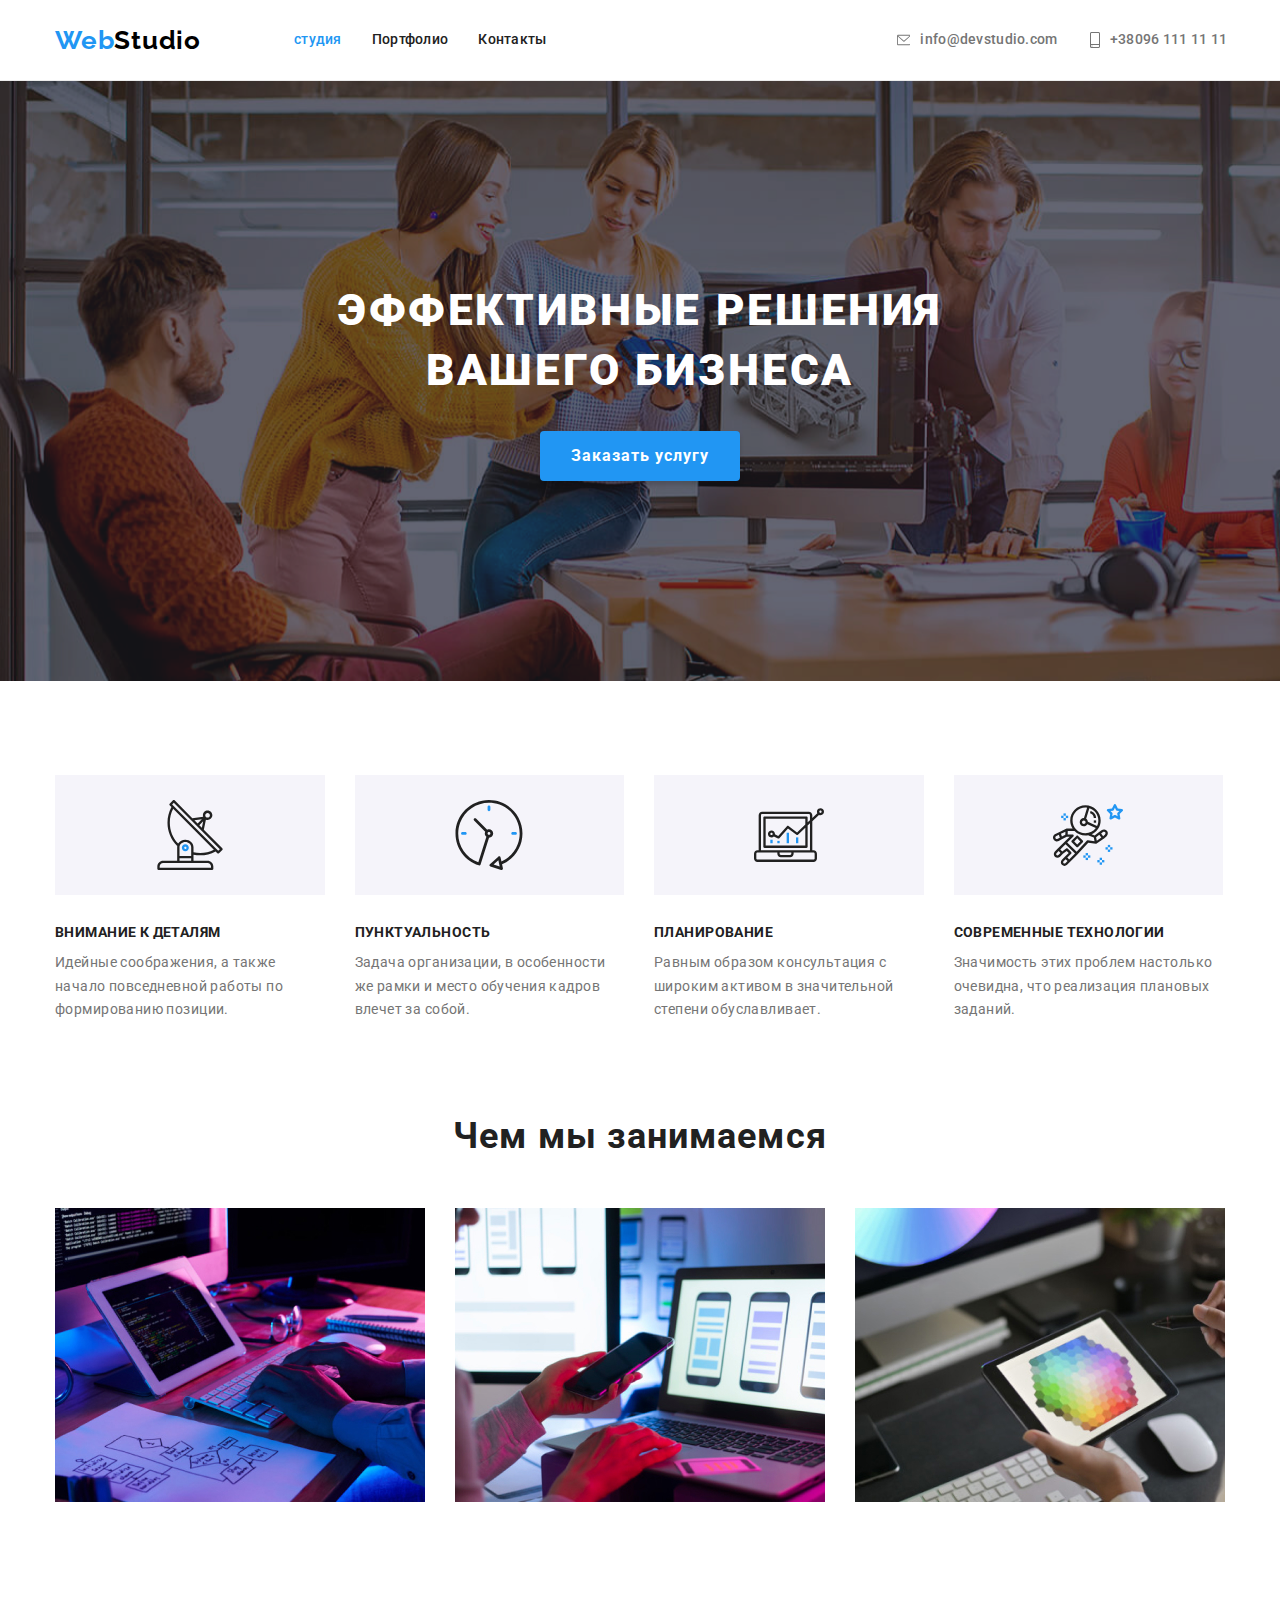
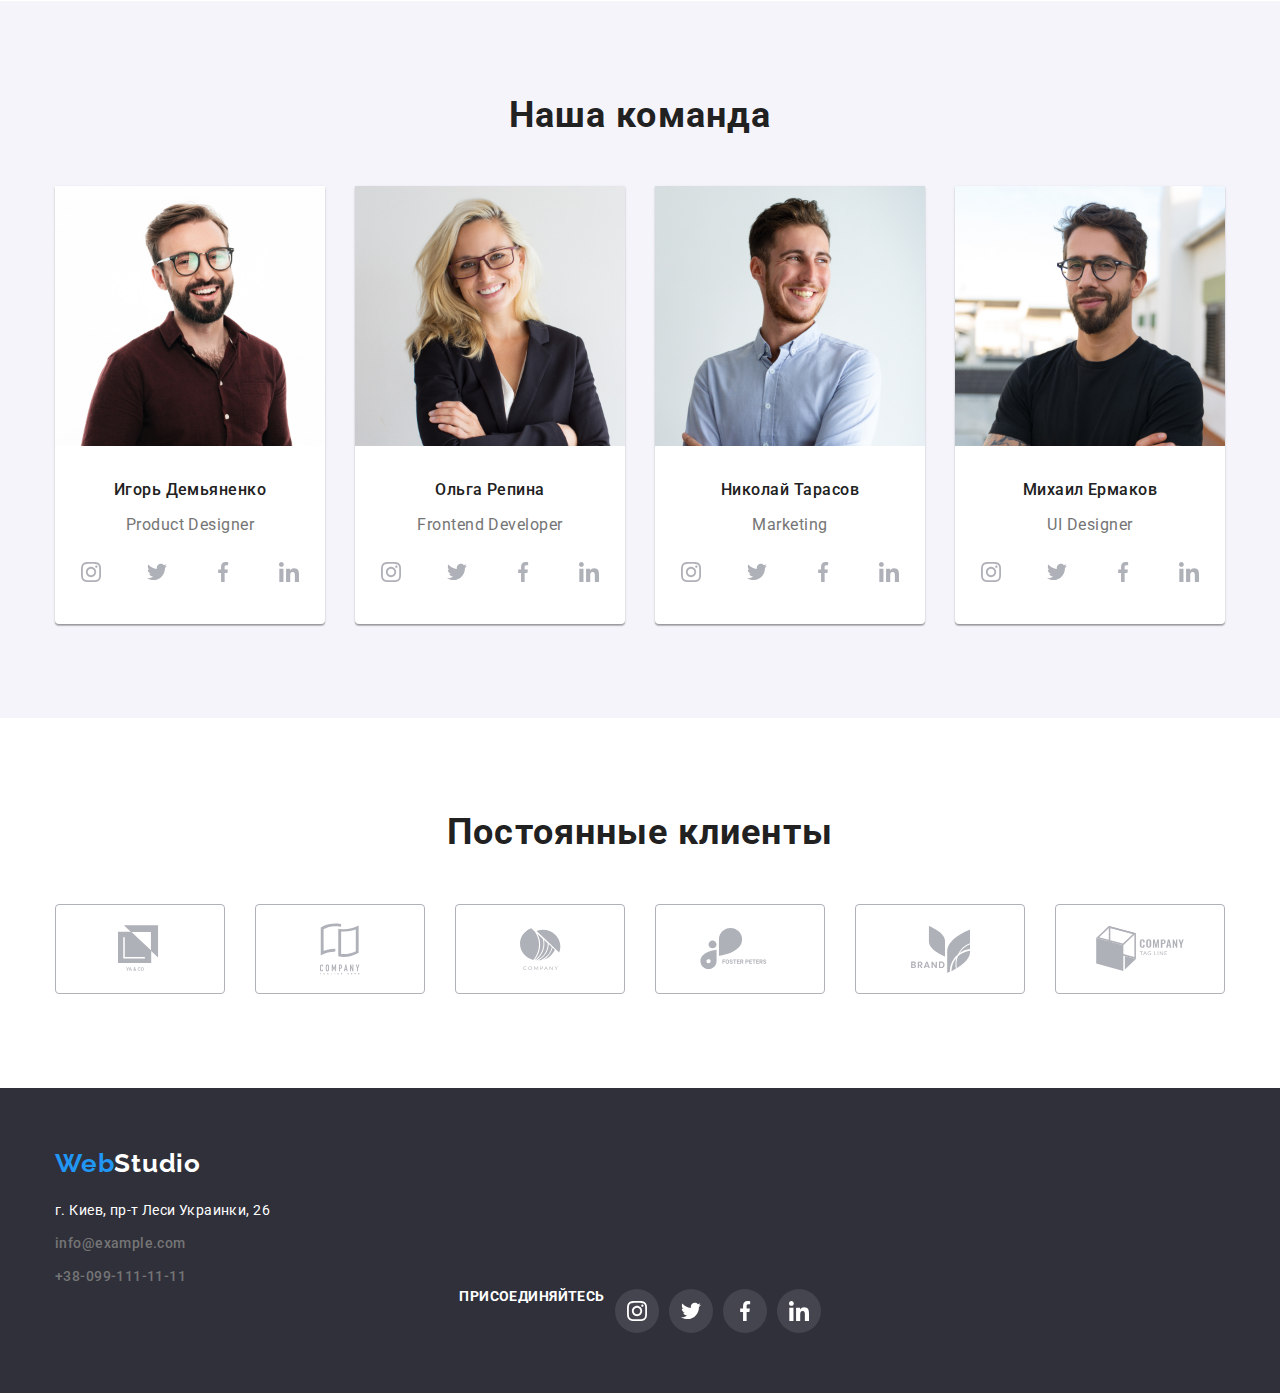
==== commit a1c53241: "правки" ====
--- a/index.html
+++ b/index.html
@@ -75,6 +75,11 @@
           <h2 hidden>--особенности--</h2>
           <ul class="features-container">
             <li class="features-item">
+              <a class="features-icon" href="">
+                <svg width="70px" height="70px" class="svg-features">
+                  <use href="./svg/symbol-defs.svg#icon-antenna"></use>
+                </svg>
+              </a>
               <h3 class="features-title">ВНИМАНИЕ К ДЕТАЛЯМ</h3>
               <p class="features-text">
                 Идейные соображения, а также начало повседневной работы по
@@ -82,6 +87,11 @@
               </p>
             </li>
             <li class="features-item">
+              <a class="features-icon" href="">
+                <svg width="70px" height="70px" class="svg-features">
+                  <use href="./svg/symbol-defs.svg#icon-clock"></use>
+                </svg>
+              </a>
               <h3 class="features-title">ПУНКТУАЛЬНОСТЬ</h3>
               <p class="features-text">
                 Задача организации, в особенности же рамки и место обучения
@@ -89,6 +99,11 @@
               </p>
             </li>
             <li class="features-item">
+              <a class="features-icon" href="">
+                <svg width="70px" height="70px" class="svg-features">
+                  <use href="./svg/symbol-defs.svg#icon-diagram"></use>
+                </svg>
+              </a>
               <h3 class="features-title">ПЛАНИРОВАНИЕ</h3>
               <p class="features-text">
                 Равным образом консультация с широким активом в значительной
@@ -96,6 +111,11 @@
               </p>
             </li>
             <li class="features-item">
+              <a class="features-icon" href="">
+                <svg width="70px" height="70px" class="svg-features">
+                  <use href="./svg/symbol-defs.svg#icon-astronaut"></use>
+                </svg>
+              </a>
               <h3 class="features-title">СОВРЕМЕННЫЕ ТЕХНОЛОГИИ</h3>
               <p class="features-text">
                 Значимость этих проблем настолько очевидна, что реализация
@@ -350,7 +370,7 @@
 
     <footer class="footer-section">
       <div class="container footer">
-        <ul class="foote-box">
+        <ul>
           <li class="footer-logo">
             <a class="logo footer" href="#" lang="en">
               <span class="web">Web</span>Studio
@@ -367,9 +387,40 @@
             >
           </li>
           <li class="contacts footer">
-            <a class="footer-tel" href="tel:+38-099-111-11-11"
-              >+38-099-111-11-11</a
-            >
+            <a class="footer-tel" href="tel:+38-099-111-11-11">
+              +38-099-111-11-11
+            </a>
+          </li>
+        </ul>
+        <ul class="svg-box">
+          <p class="footer-enjoy">присоединяйтесь</p>
+          <li class="footer-item">
+            <a class="footer-icon" href="#">
+              <svg class="svg-footer">
+                <use href="./svg/symbol-defs.svg#icon-instagram"></use>
+              </svg>
+            </a>
+          </li>
+          <li class="footer-item">
+            <a class="footer-icon" href="#">
+              <svg class="svg-footer">
+                <use href="./svg/symbol-defs.svg#icon-twitter"></use>
+              </svg>
+            </a>
+          </li>
+          <li class="footer-item">
+            <a class="footer-icon" href="#">
+              <svg class="svg-footer">
+                <use href="./svg/symbol-defs.svg#icon-facebook"></use>
+              </svg>
+            </a>
+          </li>
+          <li class="footer-item">
+            <a class="footer-icon" href="#">
+              <svg class="svg-footer">
+                <use href="./svg/symbol-defs.svg#icon-linkedin"></use>
+              </svg>
+            </a>
           </li>
         </ul>
       </div>
--- a/Style/style.css
+++ b/Style/style.css
@@ -285,10 +285,14 @@
   padding: 0px;
 }
 .features-item {
+  width: 270;
   flex-basis: calc(100% / 4 - 23px);
 }
-.features-container :not(:last-child) {
+.features-item {
   margin-right: 30px;
+}
+.features-container :last-of-type {
+  margin-right: 0px;
 }
 .features-title {
   font-size: 14px;
@@ -297,6 +301,10 @@
   line-height: 1.14;
   text-transform: uppercase;
   color: var(--main-black-color);
+
+  margin-top: 0px;
+  margin-bottom: 0px;
+  margin-top: 30px;
 }
 .features-text {
   font-size: 14px;
@@ -304,8 +312,18 @@
   font-weight: 400;
   line-height: 1.71;
   color: var(--main-text-color);
-}
-
+  margin: 0px;
+  margin-top: 10px;
+}
+.features-icon {
+  display: flex;
+  justify-content: center;
+  align-items: center;
+  height: 120px;
+  background-color: #f5f4fa;
+}
+.svg-features {
+}
 /* about company */
 .about-company {
   padding-top: 94px;
@@ -461,7 +479,9 @@
 .client-icon {
   fill: currentColor;
 }
+
 /* footer */
+
 .logo.footer {
   margin: 0px;
 }
@@ -469,7 +489,6 @@
   display: flex;
   flex-direction: column;
 }
-
 .footer-section {
   background-color: var(--bcg-main-color);
   padding-bottom: 60px;
@@ -500,3 +519,40 @@
 .ftr-address {
   padding-top: 20px;
 }
+.footer-enjoy {
+  font-weight: 700;
+  font-size: 14px;
+  line-height: 1.14;
+  letter-spacing: 0.03em;
+  text-transform: uppercase;
+  color: var(--main-title-color);
+  padding-bottom: 20px;
+  margin: 0px;
+}
+.svg-box {
+  display: inline-flex;
+  align-self: center;
+}
+.svg-box :not(:last-child) {
+  margin-right: 10px;
+}
+.footer-icon {
+  display: flex;
+  align-items: center;
+  justify-content: center;
+  width: 44px;
+  height: 44px;
+  border-radius: 50%;
+
+  background: rgba(255, 255, 255, 0.1);
+  color: var(--main-title-color);
+}
+.footer-icon:hover,
+.footer-icon:focus {
+  background-color: var(--main-logo-color);
+}
+.svg-footer {
+  width: 20px;
+  height: 20px;
+  fill: currentColor;
+}
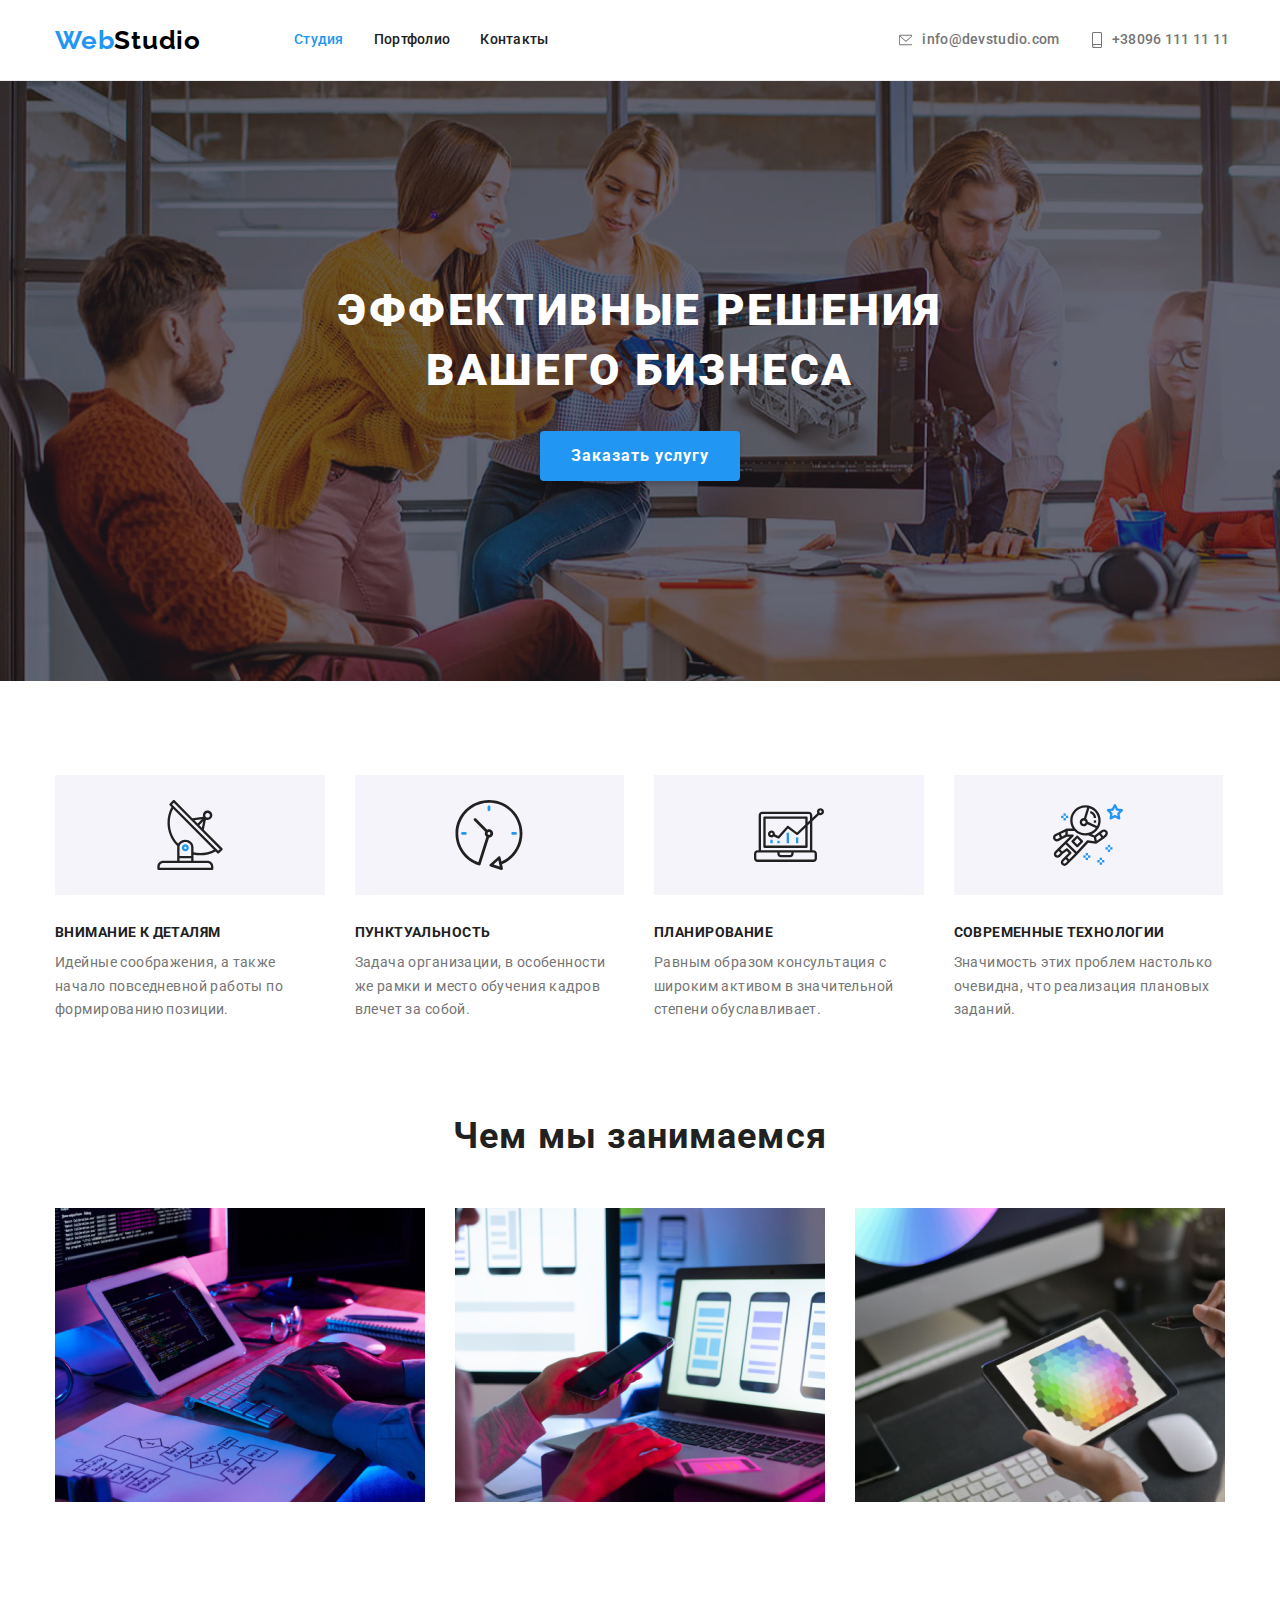
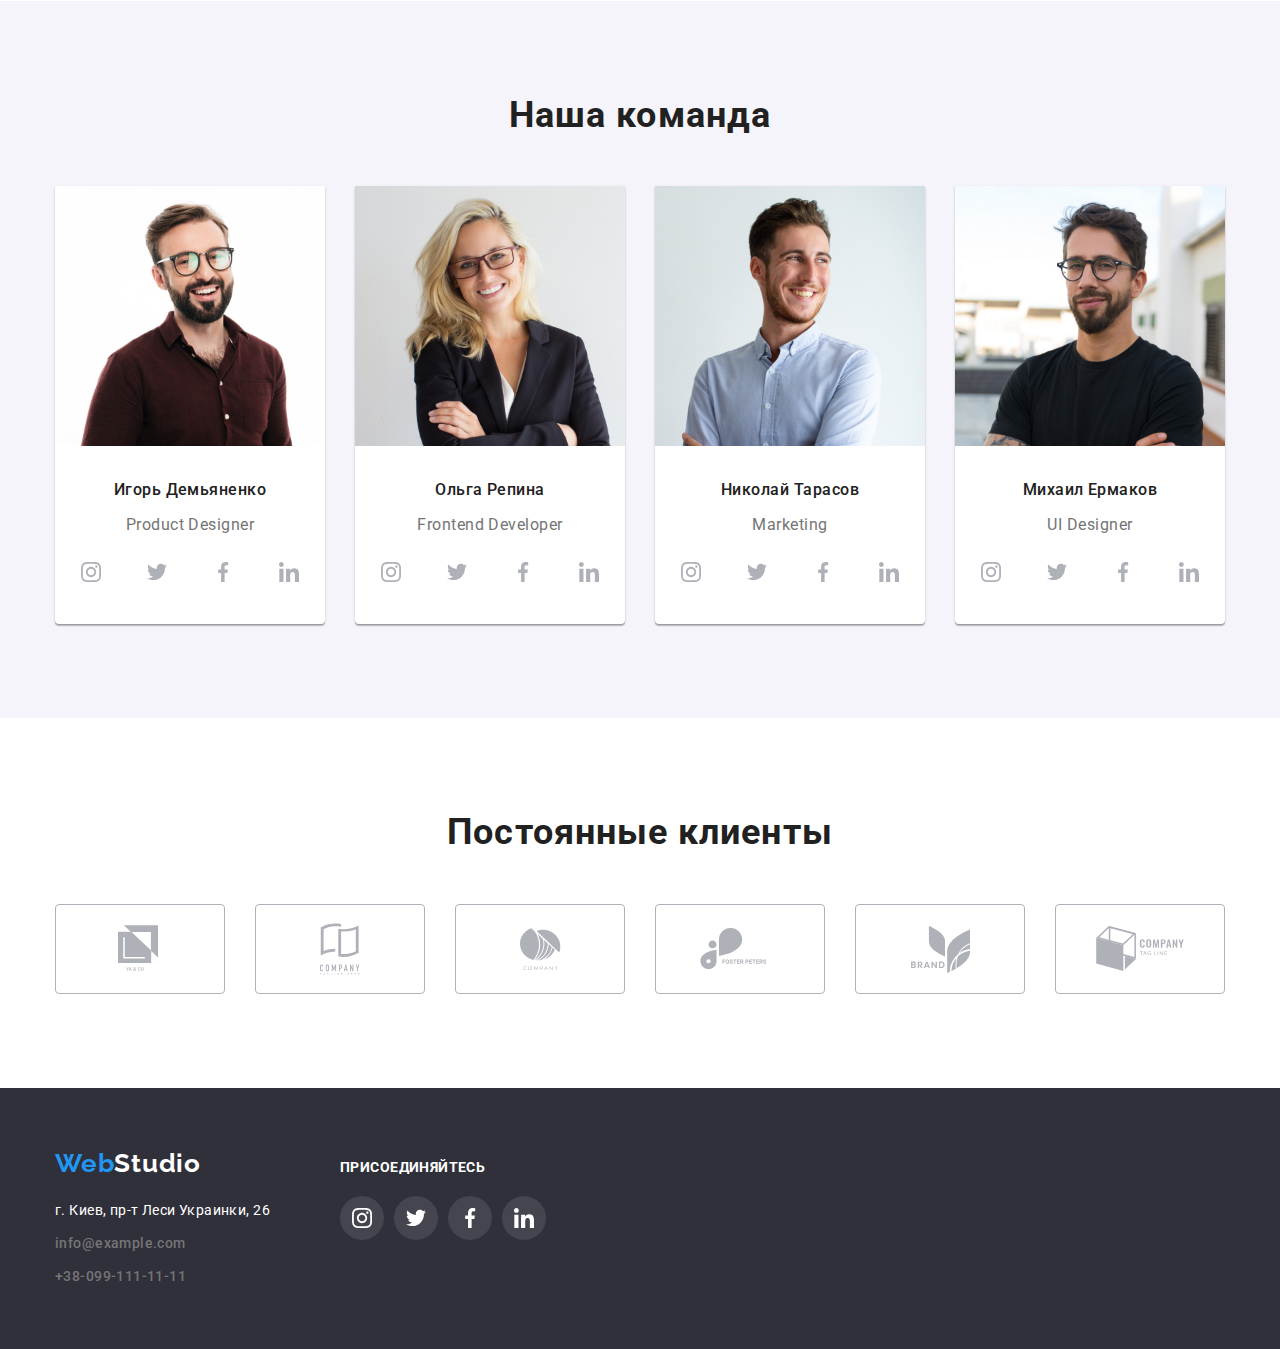
==== commit db072ea2: "правки" ====
--- a/index.html
+++ b/index.html
@@ -26,7 +26,7 @@
         >
         <ul class="nav-link">
           <li class="header-item">
-            <a class="header-link current" href="./index.html">студия</a>
+            <a class="header-link current" href="./index.html">Студия</a>
           </li>
           <li class="header-item">
             <a class="header-link" href="./portfolio.html">Портфолио</a>
@@ -370,59 +370,63 @@
 
     <footer class="footer-section">
       <div class="container footer">
-        <ul>
-          <li class="footer-logo">
-            <a class="logo footer" href="#" lang="en">
-              <span class="web">Web</span>Studio
-            </a>
-          </li>
-        </ul>
-        <ul class="ftr-address">
-          <li class="footer-address">
-            <p class="address">г. Киев, пр-т Леси Украинки, 26</p>
-          </li>
-          <li class="contacts footer">
-            <a class="footer-mail" href="mailto:info@example.com"
-              >info@example.com</a
-            >
-          </li>
-          <li class="contacts footer">
-            <a class="footer-tel" href="tel:+38-099-111-11-11">
-              +38-099-111-11-11
-            </a>
-          </li>
-        </ul>
-        <ul class="svg-box">
+        <div>
+          <ul>
+            <li class="footer-logo">
+              <a class="logo footer" href="#" lang="en">
+                <span class="web">Web</span>Studio
+              </a>
+            </li>
+          </ul>
+          <ul class="ftr-address">
+            <li class="footer-address">
+              <p class="address">г. Киев, пр-т Леси Украинки, 26</p>
+            </li>
+            <li class="contacts footer">
+              <a class="footer-mail" href="mailto:info@example.com"
+                >info@example.com</a
+              >
+            </li>
+            <li class="contacts footer">
+              <a class="footer-tel" href="tel:+38-099-111-11-11">
+                +38-099-111-11-11
+              </a>
+            </li>
+          </ul>
+        </div>
+        <div class="enjoy-box">
           <p class="footer-enjoy">присоединяйтесь</p>
-          <li class="footer-item">
-            <a class="footer-icon" href="#">
-              <svg class="svg-footer">
-                <use href="./svg/symbol-defs.svg#icon-instagram"></use>
-              </svg>
-            </a>
-          </li>
-          <li class="footer-item">
-            <a class="footer-icon" href="#">
-              <svg class="svg-footer">
-                <use href="./svg/symbol-defs.svg#icon-twitter"></use>
-              </svg>
-            </a>
-          </li>
-          <li class="footer-item">
-            <a class="footer-icon" href="#">
-              <svg class="svg-footer">
-                <use href="./svg/symbol-defs.svg#icon-facebook"></use>
-              </svg>
-            </a>
-          </li>
-          <li class="footer-item">
-            <a class="footer-icon" href="#">
-              <svg class="svg-footer">
-                <use href="./svg/symbol-defs.svg#icon-linkedin"></use>
-              </svg>
-            </a>
-          </li>
-        </ul>
+          <ul class="svg-box">
+            <li class="footer-item">
+              <a class="footer-icon" href="#">
+                <svg class="svg-footer">
+                  <use href="./svg/symbol-defs.svg#icon-instagram"></use>
+                </svg>
+              </a>
+            </li>
+            <li class="footer-item">
+              <a class="footer-icon" href="#">
+                <svg class="svg-footer">
+                  <use href="./svg/symbol-defs.svg#icon-twitter"></use>
+                </svg>
+              </a>
+            </li>
+            <li class="footer-item">
+              <a class="footer-icon" href="#">
+                <svg class="svg-footer">
+                  <use href="./svg/symbol-defs.svg#icon-facebook"></use>
+                </svg>
+              </a>
+            </li>
+            <li class="footer-item">
+              <a class="footer-icon" href="#">
+                <svg class="svg-footer">
+                  <use href="./svg/symbol-defs.svg#icon-linkedin"></use>
+                </svg>
+              </a>
+            </li>
+          </ul>
+        </div>
       </div>
     </footer>
   </body>
--- a/Style/style.css
+++ b/Style/style.css
@@ -67,7 +67,8 @@
   color: var(--main-black-color);
 }
 .header-link:hover,
-.header-link:active {
+.header-link:active,
+.header-link:focus {
   color: var(--main-logo-color);
 }
 .header-link.current {
@@ -159,8 +160,9 @@
   border: 0;
   padding: 6px 22px 6px 22px;
 }
-.port-button :active,
-.port-button :hover {
+.port-button:active,
+.port-button:hover,
+.port-button:focus {
   background: var(--main-logo-color);
   color: var(--main-title-color);
   border-radius: 4px;
@@ -322,9 +324,9 @@
   height: 120px;
   background-color: #f5f4fa;
 }
-.svg-features {
-}
+
 /* about company */
+
 .about-company {
   padding-top: 94px;
   padding-bottom: 94px;
@@ -487,7 +489,6 @@
 }
 .container.footer {
   display: flex;
-  flex-direction: column;
 }
 .footer-section {
   background-color: var(--bcg-main-color);
@@ -529,8 +530,13 @@
   padding-bottom: 20px;
   margin: 0px;
 }
+.enjoy-box {
+  margin-top: 12px;
+  margin-left: 70px;
+}
+
 .svg-box {
-  display: inline-flex;
+  display: flex;
   align-self: center;
 }
 .svg-box :not(:last-child) {
